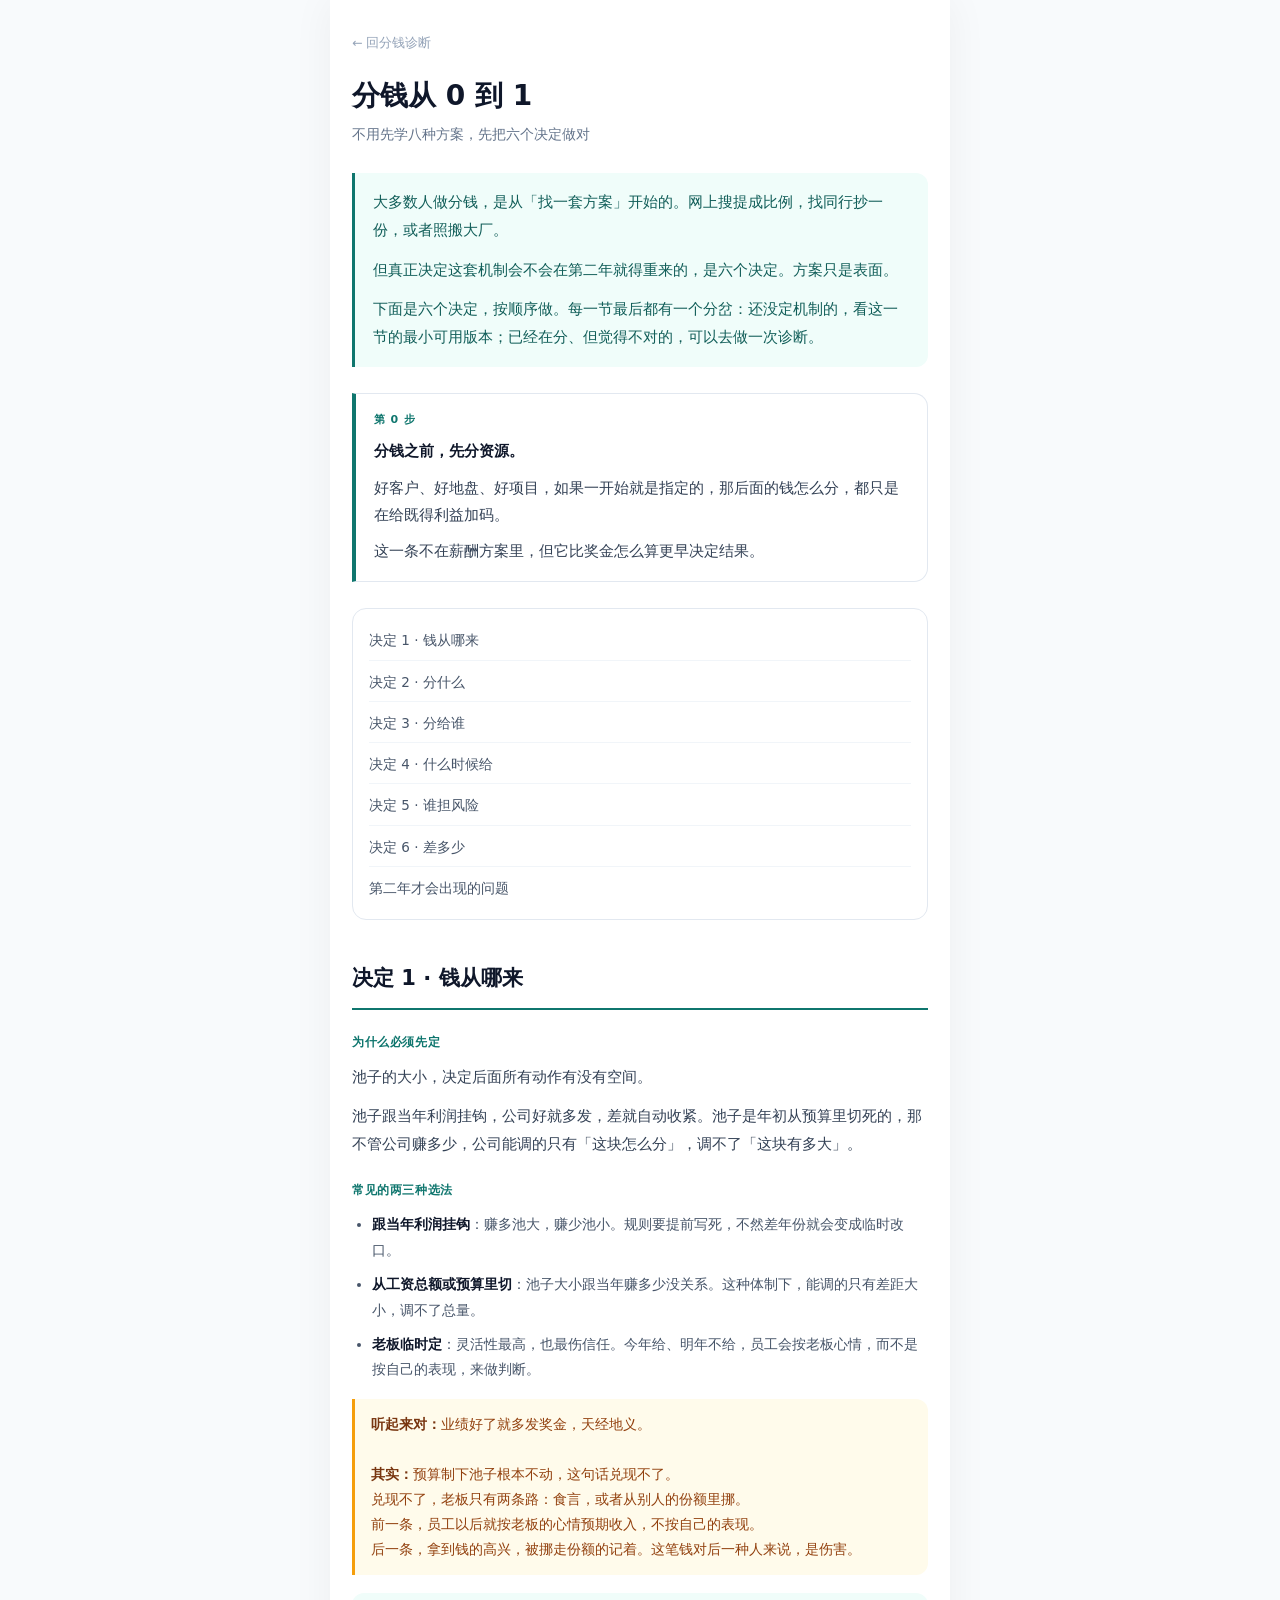
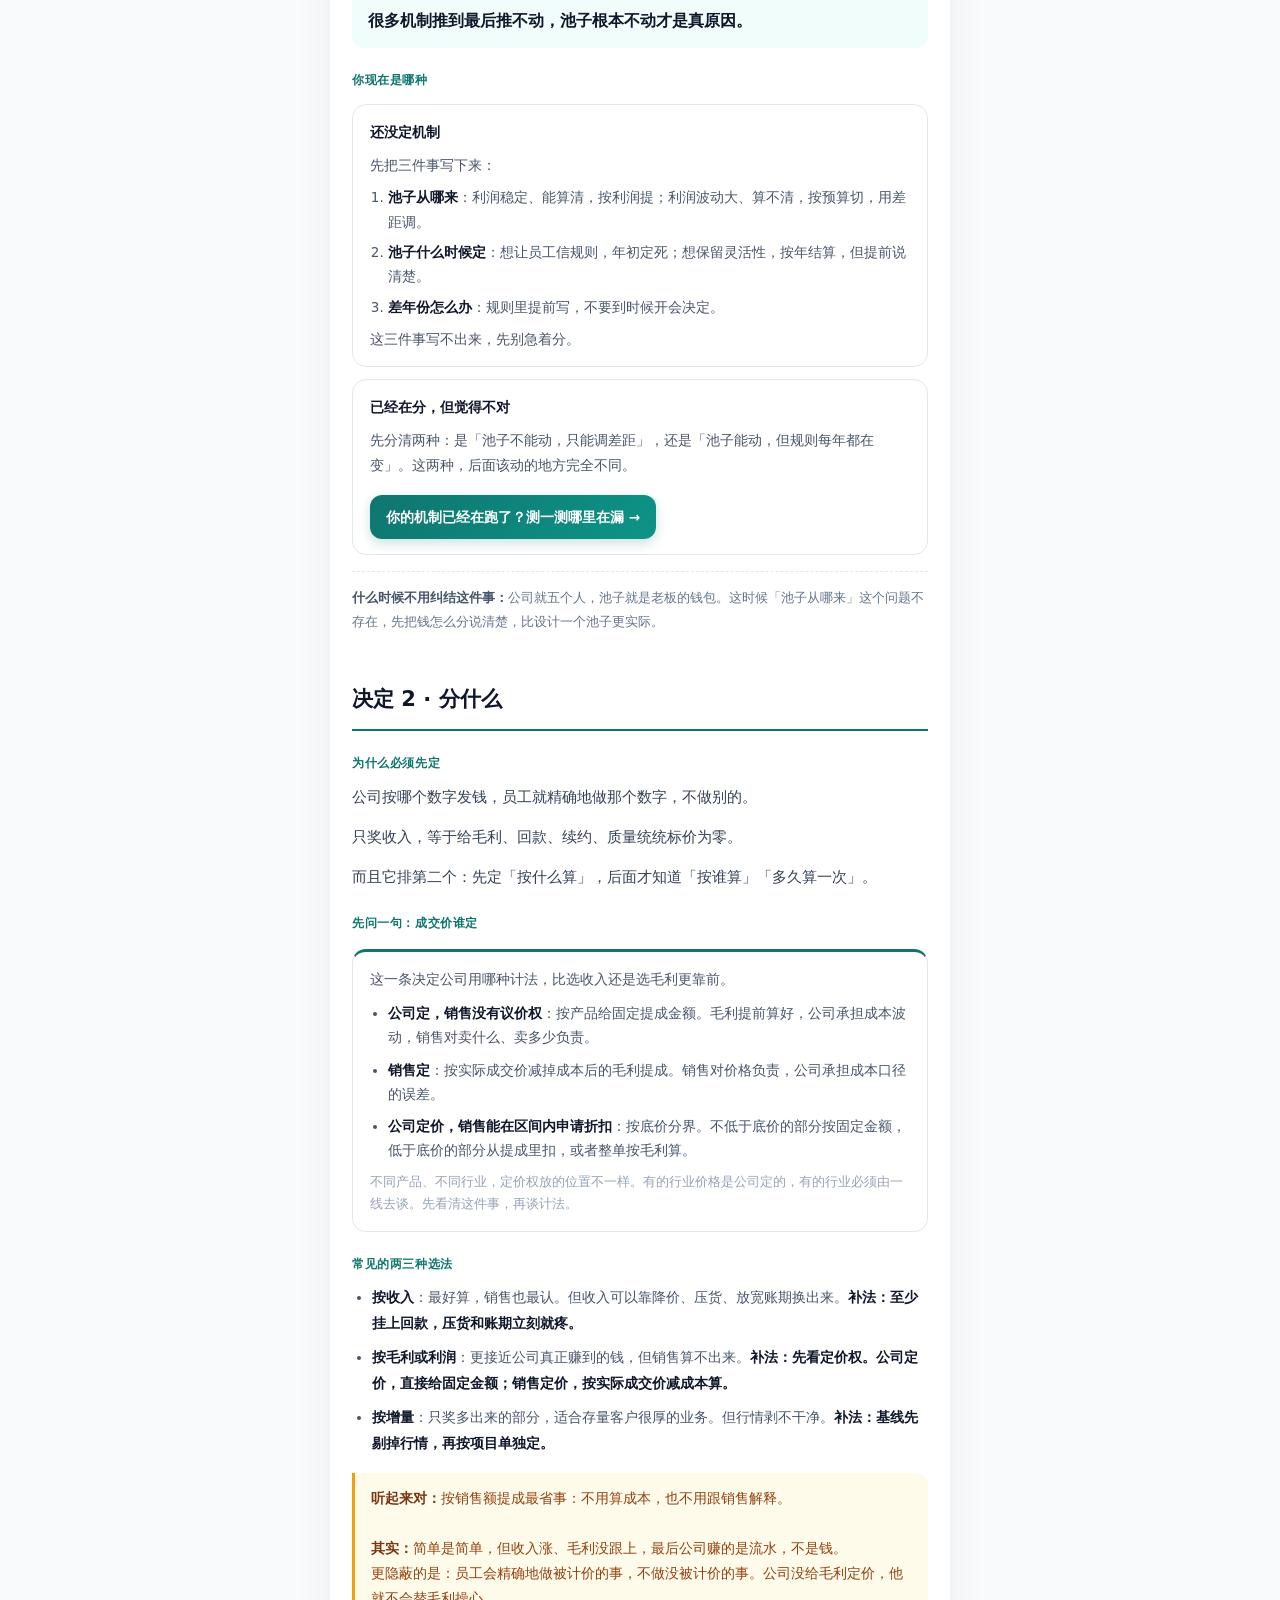
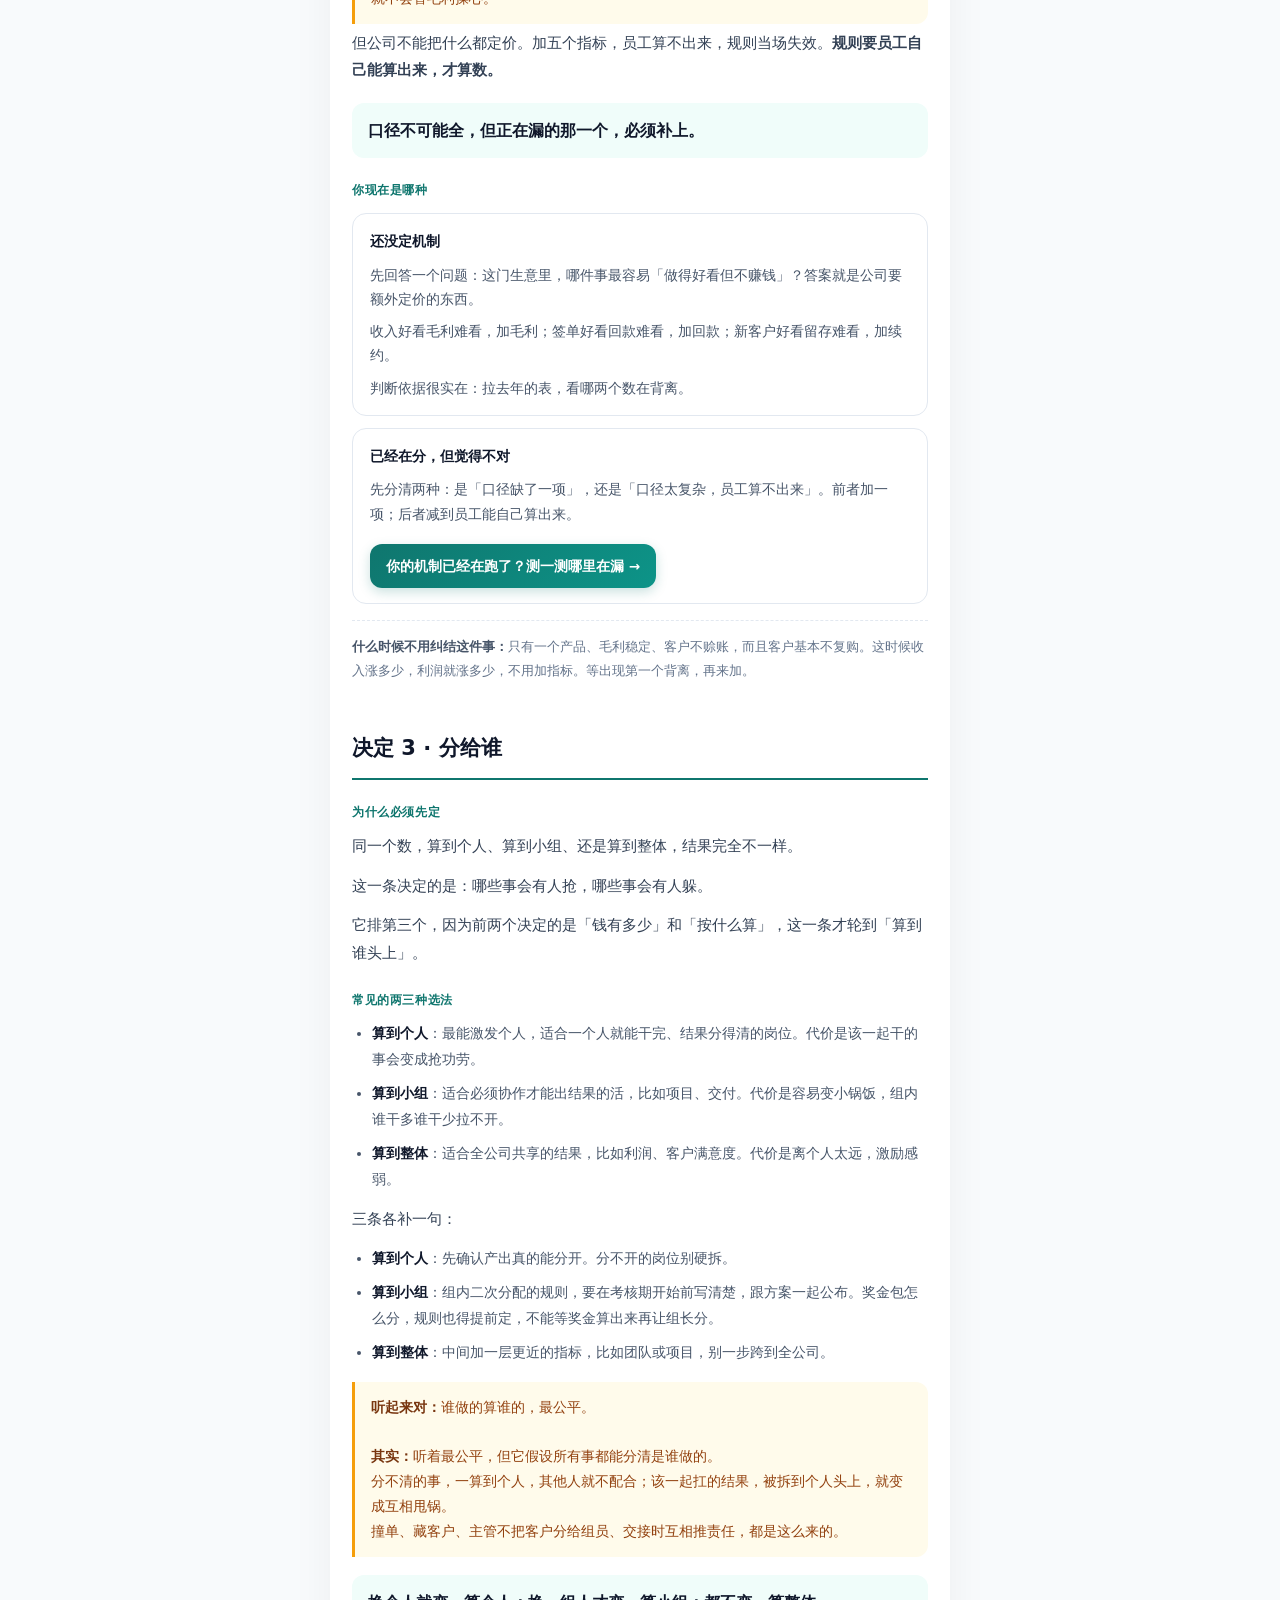
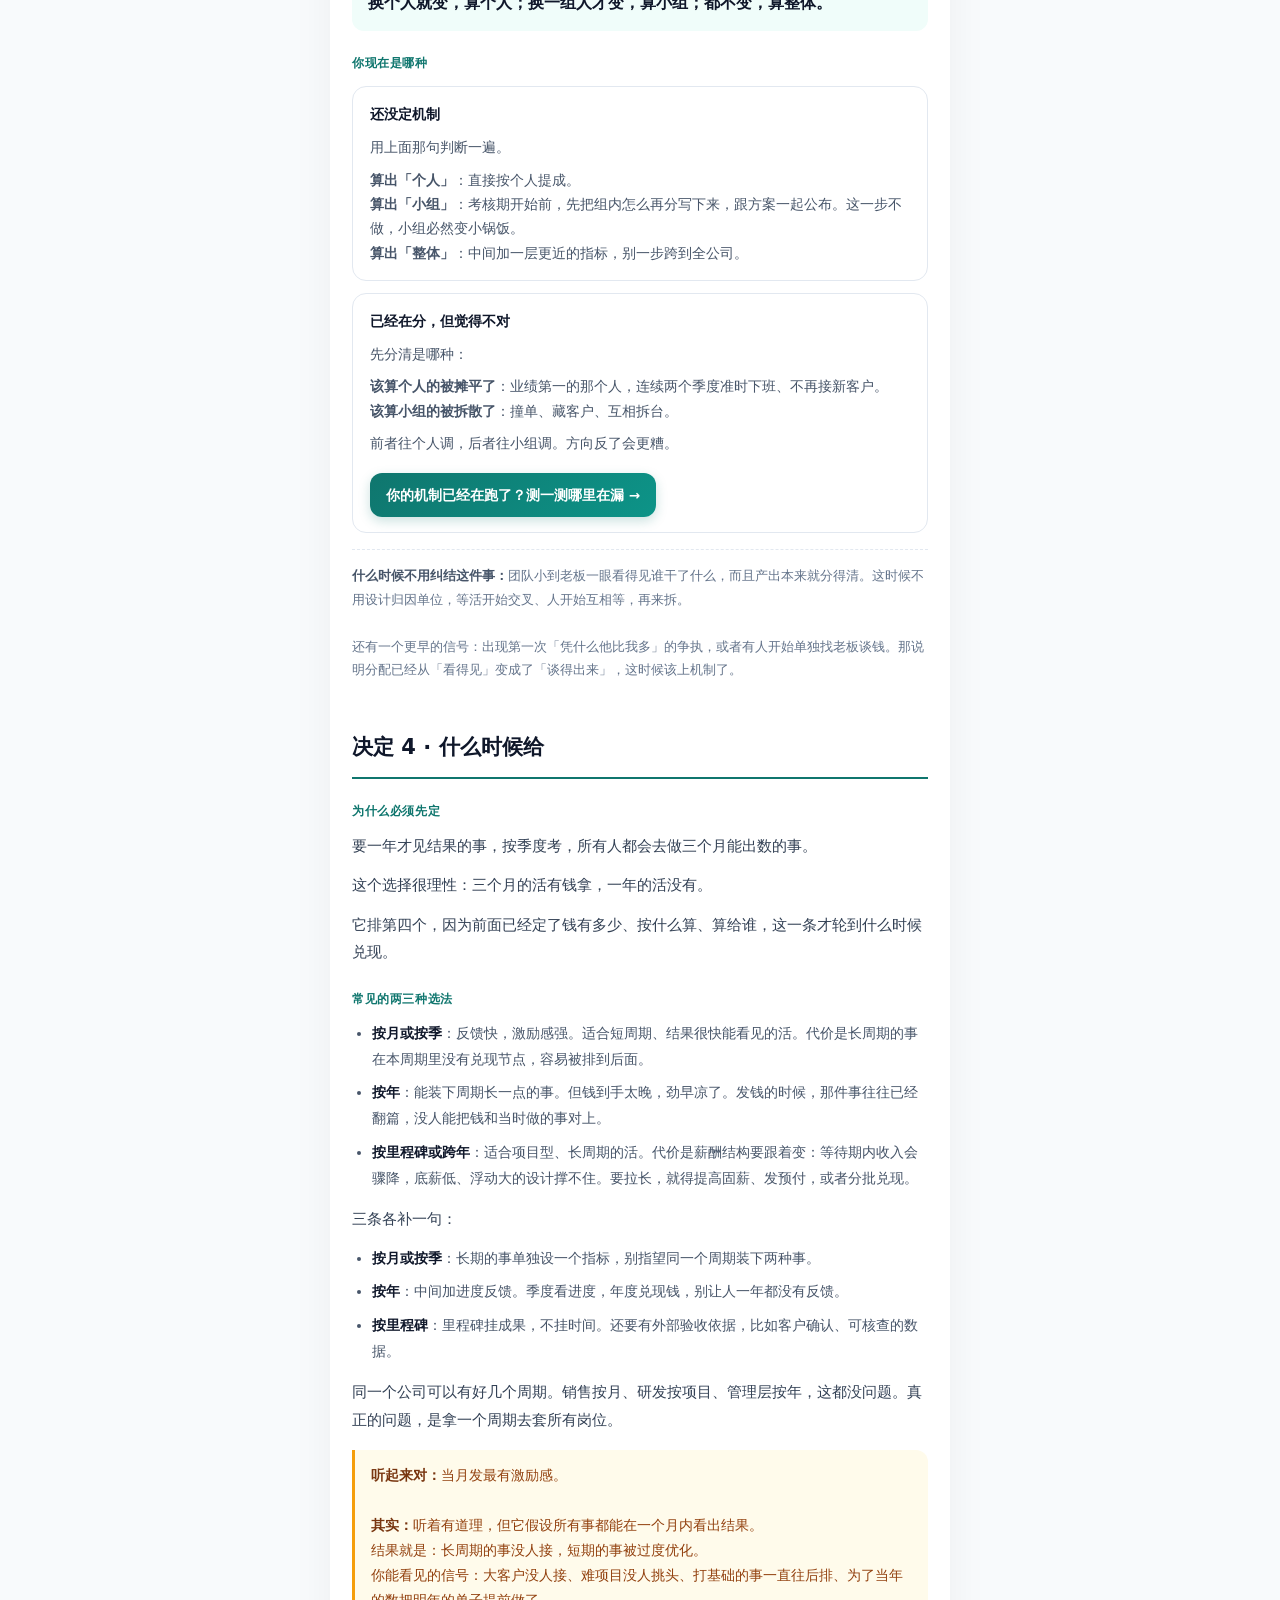
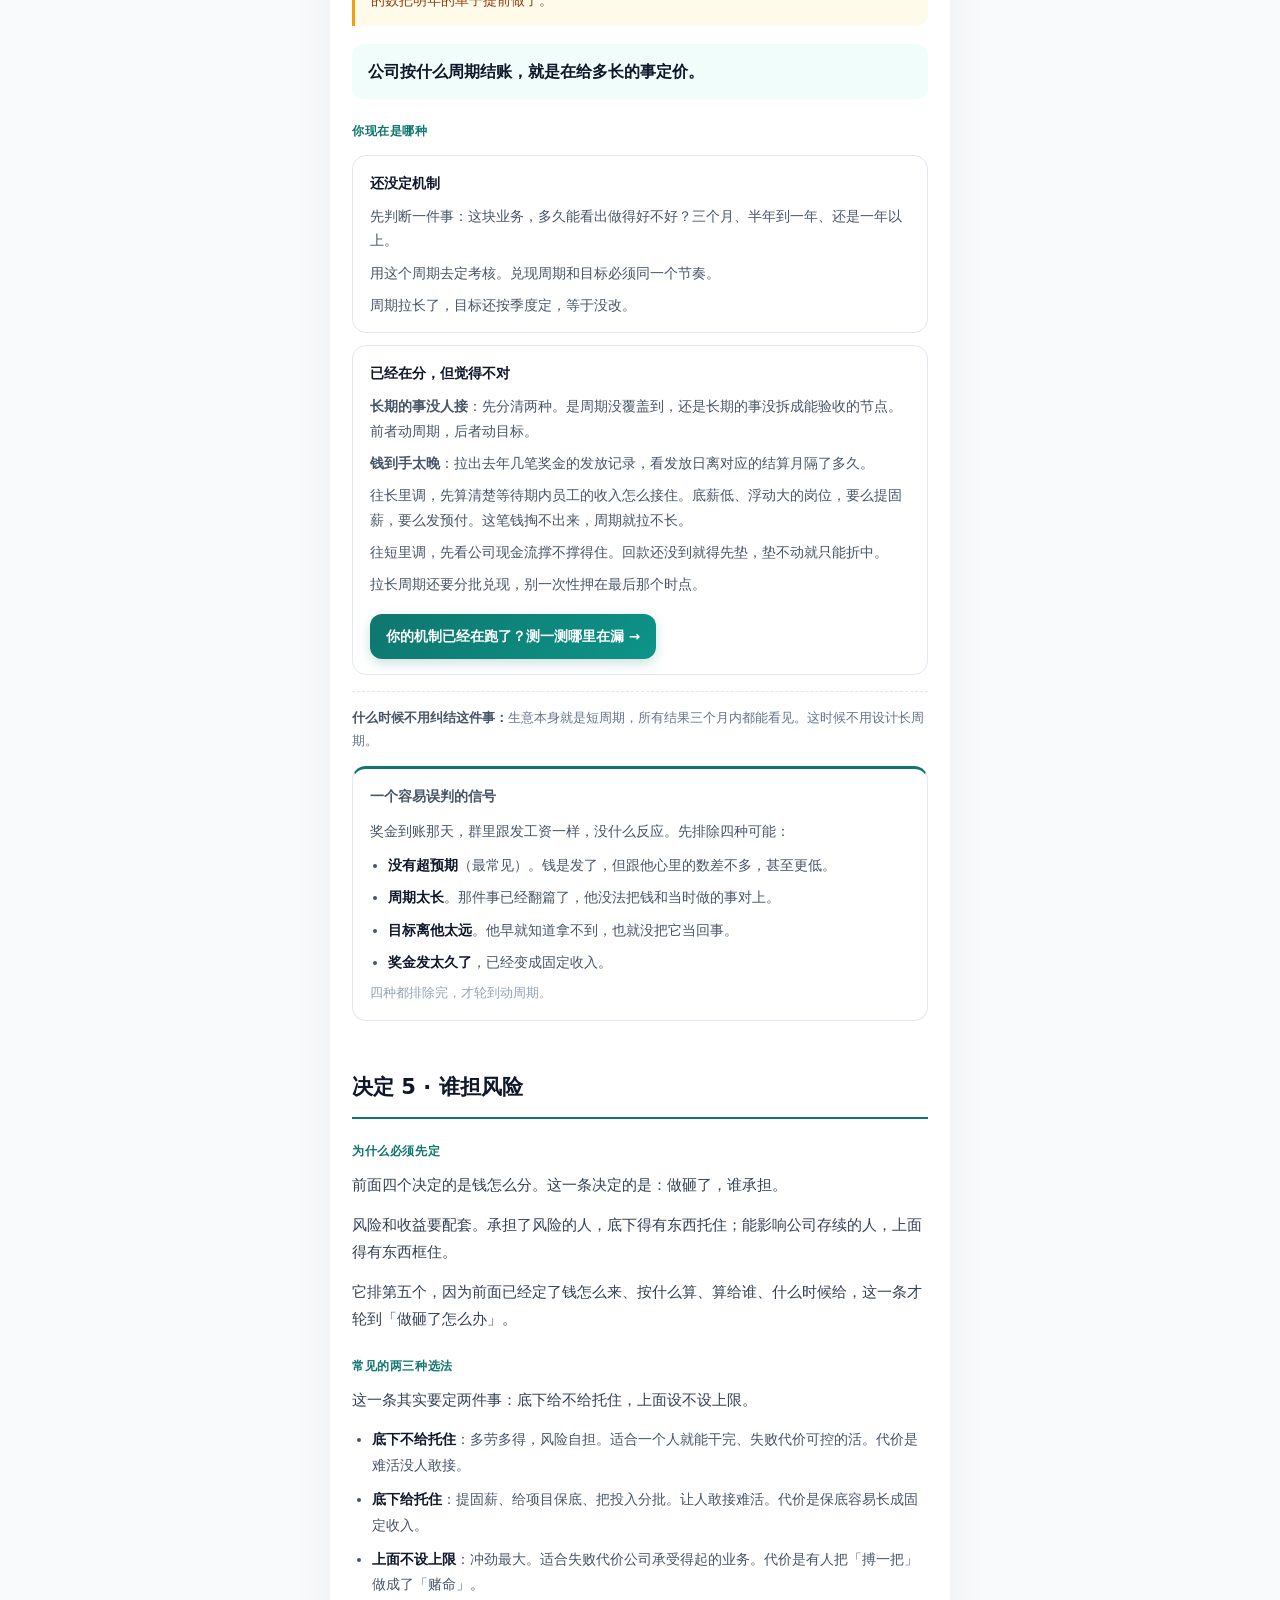
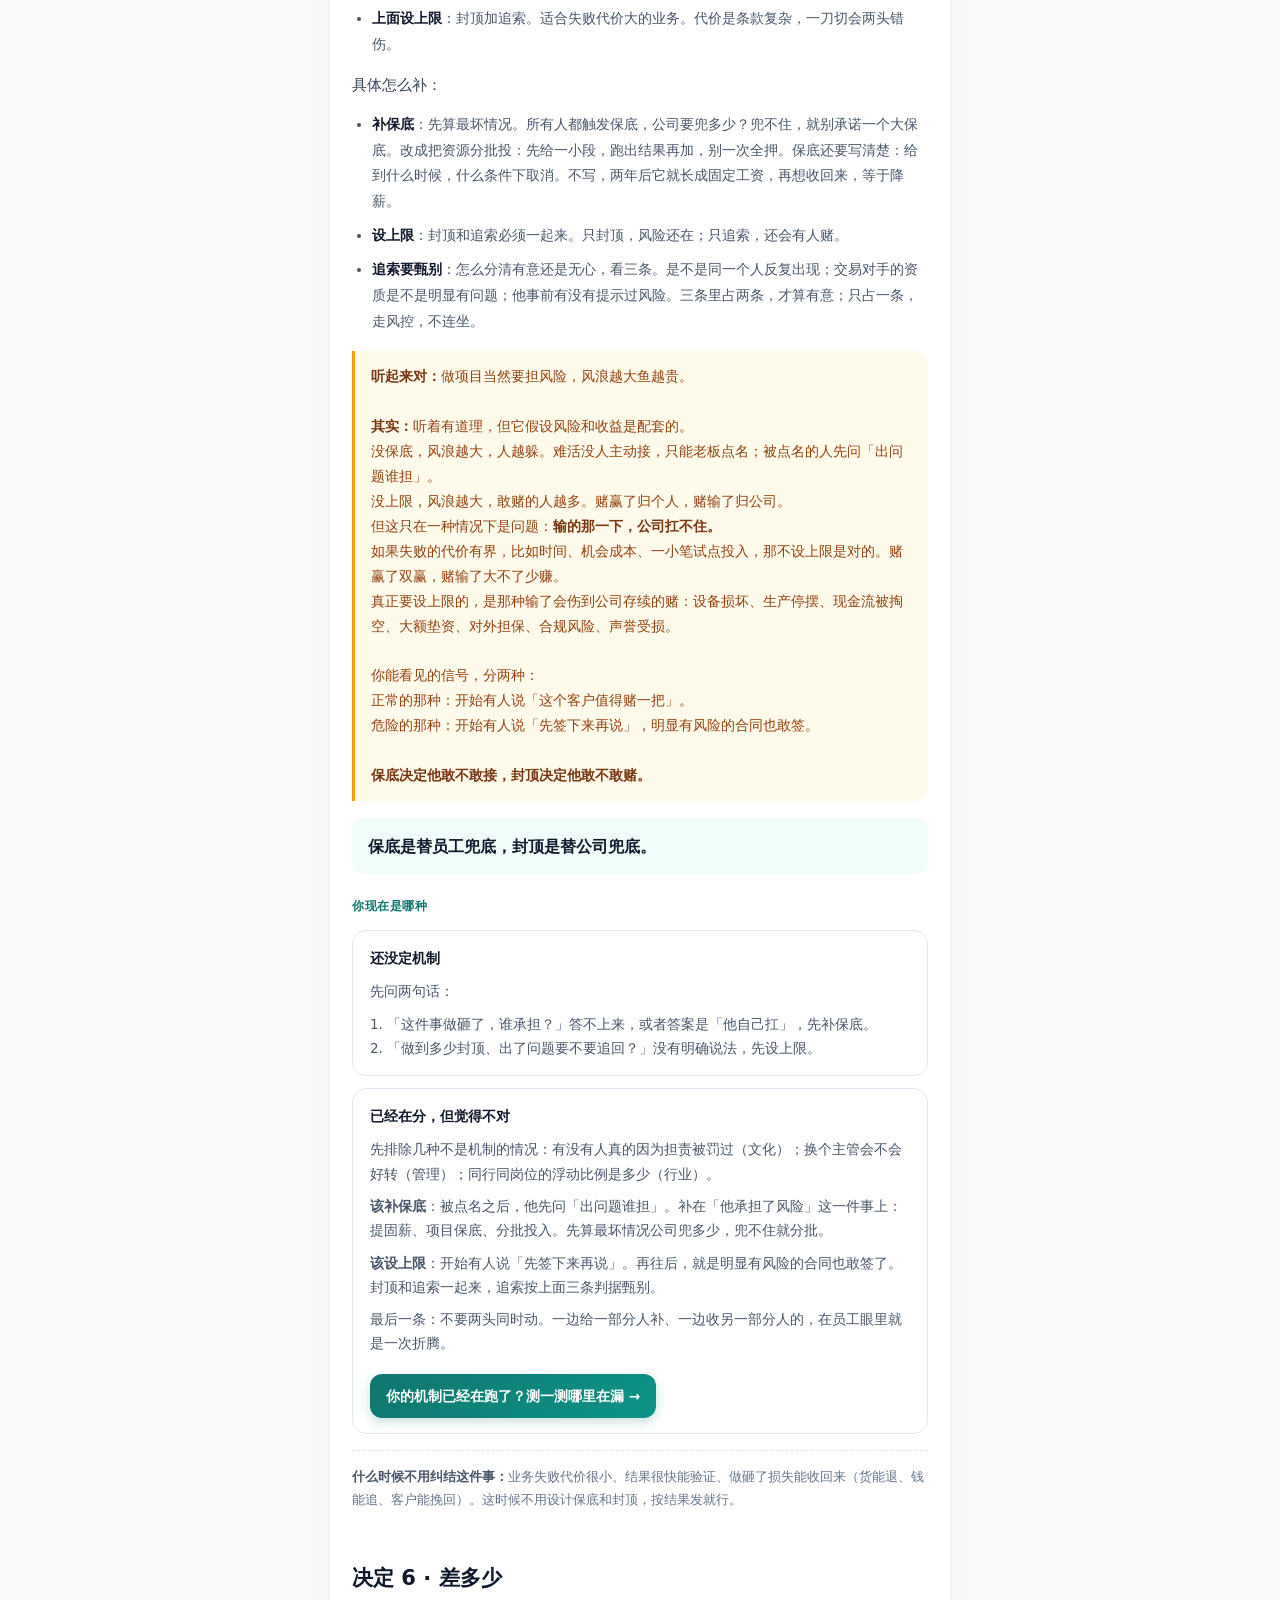
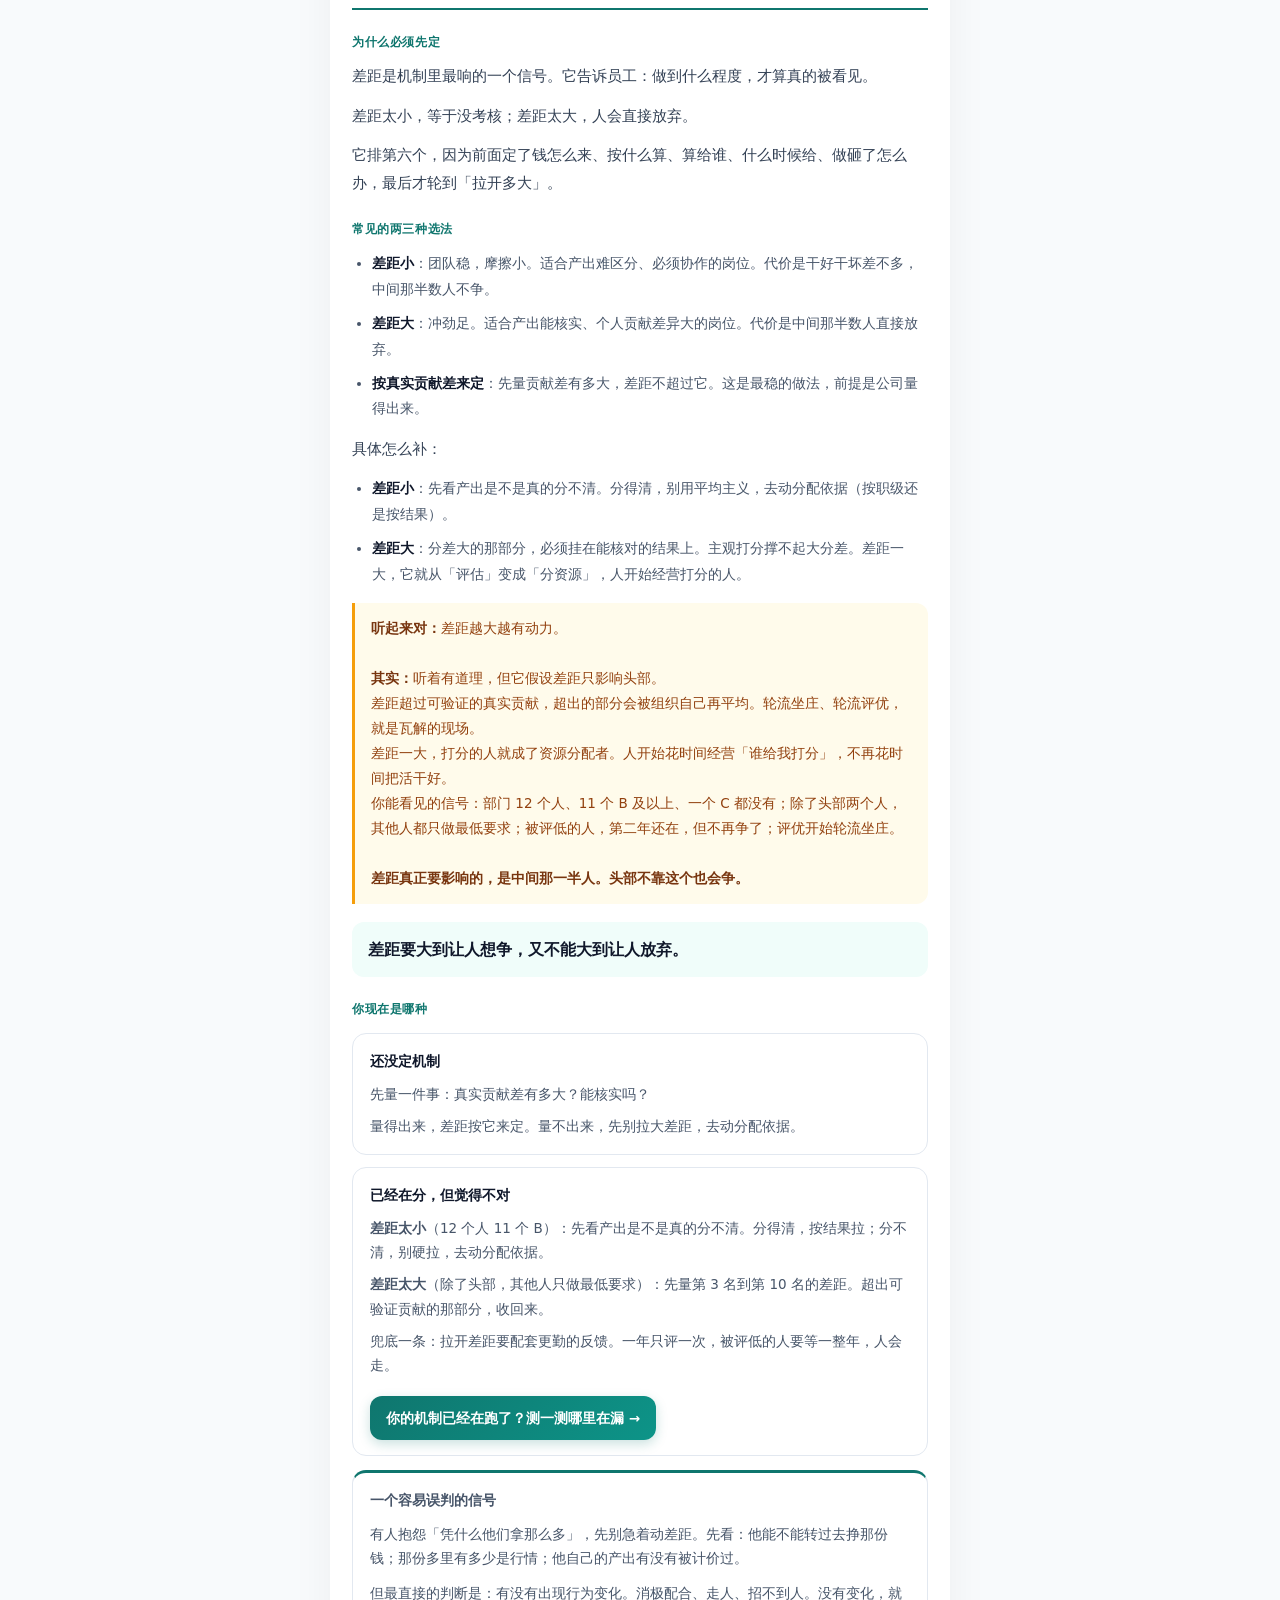
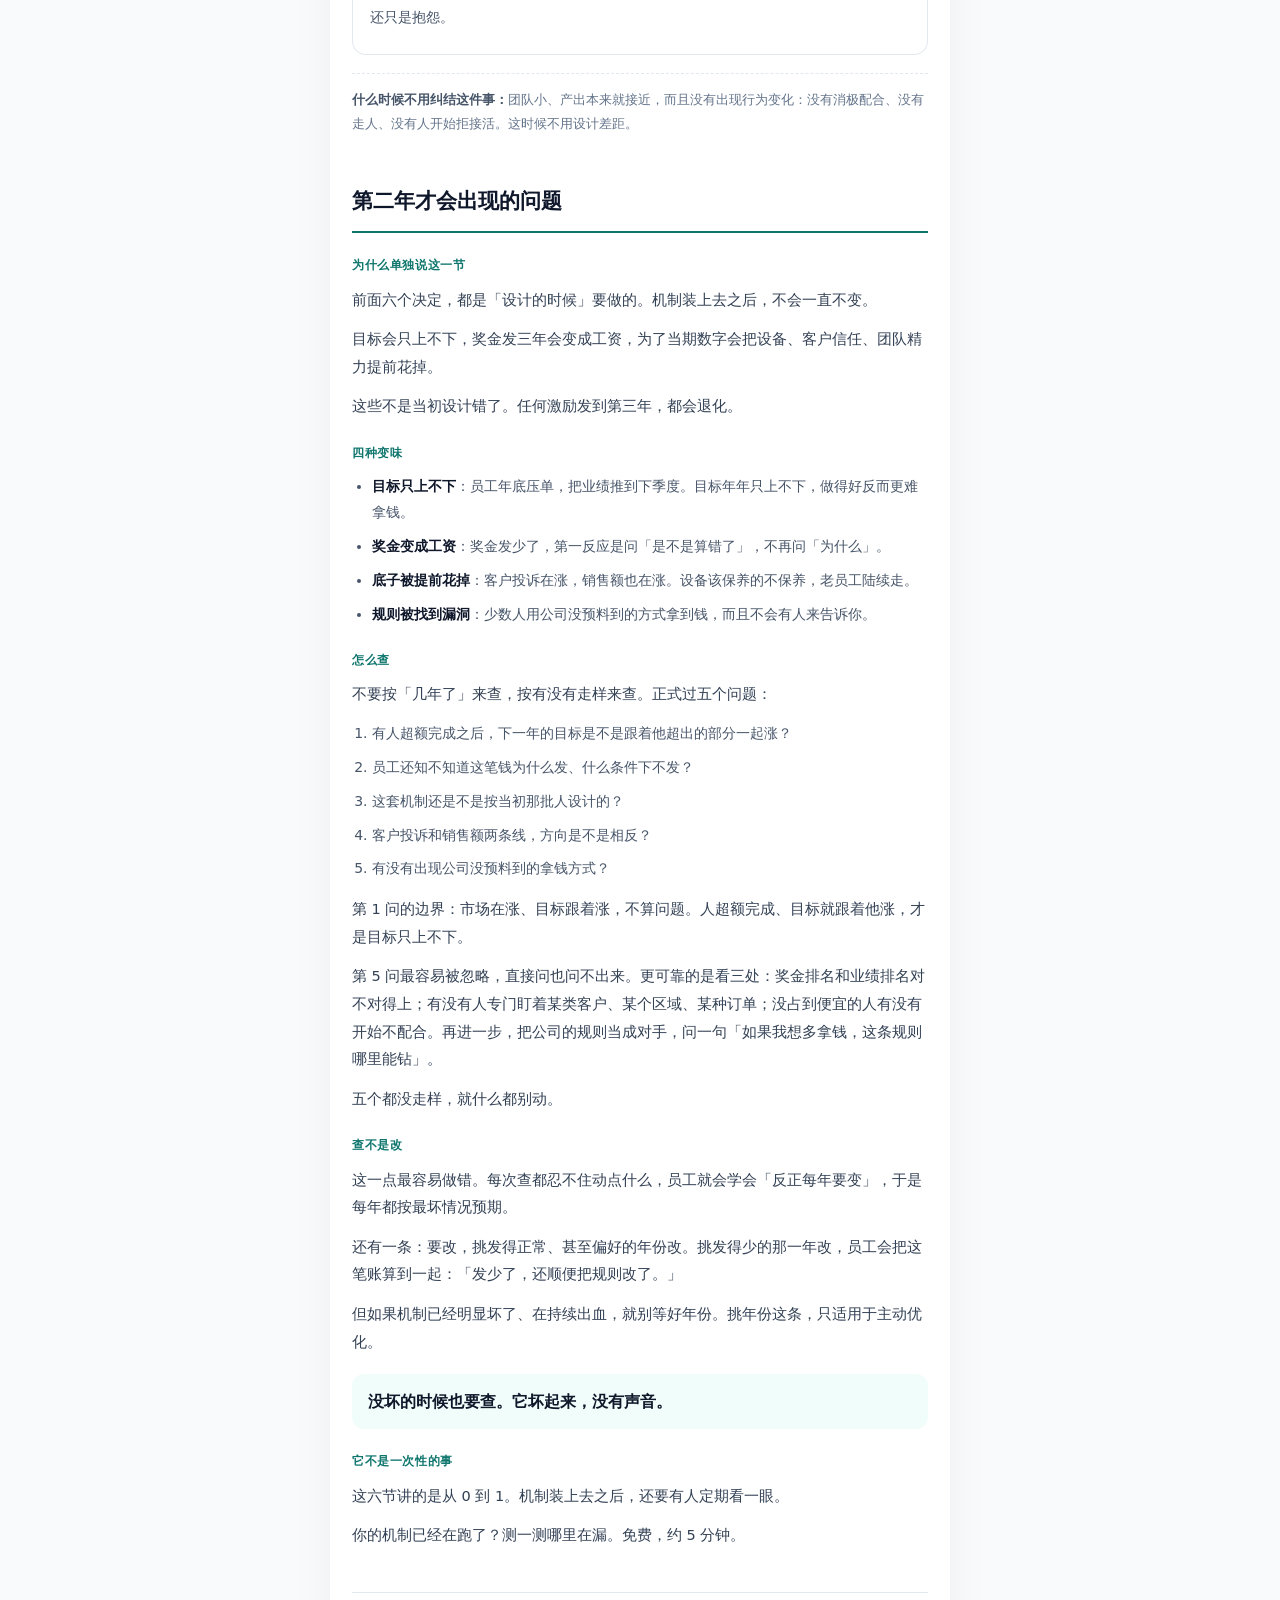
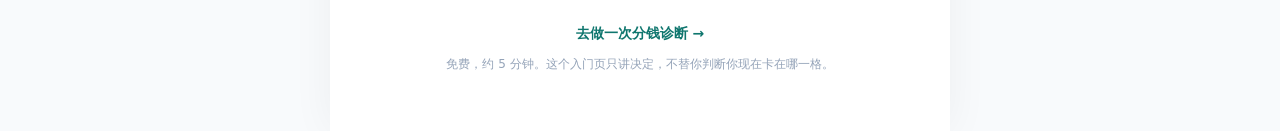
==== guide/index.html @ dc9b0ab9 "新增「分钱从 0 到 1」入门页，并和诊断工具互相链接 新页面 guide/： - 六个决定：钱从哪来、分什么、分给谁、什么时候给、谁担风险、差多少 - 每节固定五块：为什么、选法、听起来对其实错、落" ====
<!DOCTYPE html>
<html lang="zh-CN">
<head>
  <meta charset="UTF-8">
  <meta name="viewport" content="width=device-width, initial-scale=1.0">
  <meta name="description" content="分钱从0到1：六个决定。不先学八种方案，先把分什么、分给谁、什么时候给、谁担风险、差多少做对。">
  <title>分钱从 0 到 1：六个决定</title>
  <link rel="stylesheet" href="css/guide.css">
</head>
<body>
  <div class="guide-container">

    <header class="guide-head">
      <a href="../" class="guide-back">← 回分钱诊断</a>
      <h1>分钱从 0 到 1</h1>
      <p class="guide-sub">不用先学八种方案，先把六个决定做对</p>
    </header>

    <section class="guide-intro">
      <p>大多数人做分钱，是从「找一套方案」开始的。网上搜提成比例，找同行抄一份，或者照搬大厂。</p>
      <p>但真正决定这套机制会不会在第二年就得重来的，是六个决定。方案只是表面。</p>
      <p>下面是六个决定，按顺序做。每一节最后都有一个分岔：还没定机制的，看这一节的最小可用版本；已经在分、但觉得不对的，可以去做一次诊断。</p>
    </section>

    <!-- 第 0 步：跟六个决定同级，必须让读者看见 -->
    <section class="step-zero">
      <div class="step-zero-label">第 0 步</div>
      <p><b>分钱之前，先分资源。</b></p>
      <p>好客户、好地盘、好项目，如果一开始就是指定的，那后面的钱怎么分，都只是在给既得利益加码。</p>
      <p>这一条不在薪酬方案里，但它比奖金怎么算更早决定结果。</p>
    </section>

    <nav class="guide-toc">
      <a href="#d1">决定 1 · 钱从哪来</a>
      <a href="#d2">决定 2 · 分什么</a>
      <a href="#d3">决定 3 · 分给谁</a>
      <a href="#d4">决定 4 · 什么时候给</a>
      <a href="#d5">决定 5 · 谁担风险</a>
      <a href="#d6">决定 6 · 差多少</a>
      <a href="#next-year">第二年才会出现的问题</a>
    </nav>

    <!-- ==================== 决定 1 ==================== -->
    <section class="decision" id="d1">
      <h2>决定 1 · 钱从哪来</h2>

      <h3>为什么必须先定</h3>
      <p>池子的大小，决定后面所有动作有没有空间。</p>
      <p>池子跟当年利润挂钩，公司好就多发，差就自动收紧。池子是年初从预算里切死的，那不管公司赚多少，公司能调的只有「这块怎么分」，调不了「这块有多大」。</p>

      <h3>常见的两三种选法</h3>
      <ul>
        <li><b>跟当年利润挂钩</b>：赚多池大，赚少池小。规则要提前写死，不然差年份就会变成临时改口。</li>
        <li><b>从工资总额或预算里切</b>：池子大小跟当年赚多少没关系。这种体制下，能调的只有差距大小，调不了总量。</li>
        <li><b>老板临时定</b>：灵活性最高，也最伤信任。今年给、明年不给，员工会按老板心情，而不是按自己的表现，来做判断。</li>
      </ul>

      <div class="trap">
        <b>听起来对：</b>业绩好了就多发奖金，天经地义。<br><br>
        <b>其实：</b>预算制下池子根本不动，这句话兑现不了。<br>
        兑现不了，老板只有两条路：食言，或者从别人的份额里挪。<br>
        前一条，员工以后就按老板的心情预期收入，不按自己的表现。<br>
        后一条，拿到钱的高兴，被挪走份额的记着。这笔钱对后一种人来说，是伤害。
      </div>

      <div class="takeaway">很多机制推到最后推不动，池子根本不动才是真原因。</div>

      <h3>你现在是哪种</h3>
      <div class="doors">
        <div class="door">
          <div class="door-title">还没定机制</div>
          <p>先把三件事写下来：</p>
          <ol>
            <li><b>池子从哪来</b>：利润稳定、能算清，按利润提；利润波动大、算不清，按预算切，用差距调。</li>
            <li><b>池子什么时候定</b>：想让员工信规则，年初定死；想保留灵活性，按年结算，但提前说清楚。</li>
            <li><b>差年份怎么办</b>：规则里提前写，不要到时候开会决定。</li>
          </ol>
          <p class="door-note">这三件事写不出来，先别急着分。</p>
        </div>
        <div class="door">
          <div class="door-title">已经在分，但觉得不对</div>
          <p>先分清两种：是「池子不能动，只能调差距」，还是「池子能动，但规则每年都在变」。这两种，后面该动的地方完全不同。</p>
          <a class="cta" href="../?from=guide">你的机制已经在跑了？测一测哪里在漏 →</a>
        </div>
      </div>

      <div class="not-apply">
        <b>什么时候不用纠结这件事：</b>公司就五个人，池子就是老板的钱包。这时候「池子从哪来」这个问题不存在，先把钱怎么分说清楚，比设计一个池子更实际。
      </div>
    </section>

    <!-- ==================== 决定 2 ==================== -->
    <section class="decision" id="d2">
      <h2>决定 2 · 分什么</h2>

      <h3>为什么必须先定</h3>
      <p>公司按哪个数字发钱，员工就精确地做那个数字，不做别的。</p>
      <p>只奖收入，等于给毛利、回款、续约、质量统统标价为零。</p>
      <p>而且它排第二个：先定「按什么算」，后面才知道「按谁算」「多久算一次」。</p>

      <h3>先问一句：成交价谁定</h3>
      <div class="pivot">
        <p>这一条决定公司用哪种计法，比选收入还是选毛利更靠前。</p>
        <ul>
          <li><b>公司定，销售没有议价权</b>：按产品给固定提成金额。毛利提前算好，公司承担成本波动，销售对卖什么、卖多少负责。</li>
          <li><b>销售定</b>：按实际成交价减掉成本后的毛利提成。销售对价格负责，公司承担成本口径的误差。</li>
          <li><b>公司定价，销售能在区间内申请折扣</b>：按底价分界。不低于底价的部分按固定金额，低于底价的部分从提成里扣，或者整单按毛利算。</li>
        </ul>
        <p class="pivot-note">不同产品、不同行业，定价权放的位置不一样。有的行业价格是公司定的，有的行业必须由一线去谈。先看清这件事，再谈计法。</p>
      </div>

      <h3>常见的两三种选法</h3>
      <ul>
        <li><b>按收入</b>：最好算，销售也最认。但收入可以靠降价、压货、放宽账期换出来。<b>补法：至少挂上回款，压货和账期立刻就疼。</b></li>
        <li><b>按毛利或利润</b>：更接近公司真正赚到的钱，但销售算不出来。<b>补法：先看定价权。公司定价，直接给固定金额；销售定价，按实际成交价减成本算。</b></li>
        <li><b>按增量</b>：只奖多出来的部分，适合存量客户很厚的业务。但行情剥不干净。<b>补法：基线先剔掉行情，再按项目单独定。</b></li>
      </ul>

      <div class="trap">
        <b>听起来对：</b>按销售额提成最省事：不用算成本，也不用跟销售解释。<br><br>
        <b>其实：</b>简单是简单，但收入涨、毛利没跟上，最后公司赚的是流水，不是钱。<br>
        更隐蔽的是：员工会精确地做被计价的事，不做没被计价的事。公司没给毛利定价，他就不会替毛利操心。
      </div>

      <p>但公司不能把什么都定价。加五个指标，员工算不出来，规则当场失效。<b>规则要员工自己能算出来，才算数。</b></p>

      <div class="takeaway">口径不可能全，但正在漏的那一个，必须补上。</div>

      <h3>你现在是哪种</h3>
      <div class="doors">
        <div class="door">
          <div class="door-title">还没定机制</div>
          <p>先回答一个问题：这门生意里，哪件事最容易「做得好看但不赚钱」？答案就是公司要额外定价的东西。</p>
          <p>收入好看毛利难看，加毛利；签单好看回款难看，加回款；新客户好看留存难看，加续约。</p>
          <p class="door-note">判断依据很实在：拉去年的表，看哪两个数在背离。</p>
        </div>
        <div class="door">
          <div class="door-title">已经在分，但觉得不对</div>
          <p>先分清两种：是「口径缺了一项」，还是「口径太复杂，员工算不出来」。前者加一项；后者减到员工能自己算出来。</p>
          <a class="cta" href="../?from=guide">你的机制已经在跑了？测一测哪里在漏 →</a>
        </div>
      </div>

      <div class="not-apply">
        <b>什么时候不用纠结这件事：</b>只有一个产品、毛利稳定、客户不赊账，而且客户基本不复购。这时候收入涨多少，利润就涨多少，不用加指标。等出现第一个背离，再来加。
      </div>
    </section>

    <!-- ==================== 决定 3 到 6，待写 ==================== -->
    <section class="decision" id="d3">
      <h2>决定 3 · 分给谁</h2>

      <h3>为什么必须先定</h3>
      <p>同一个数，算到个人、算到小组、还是算到整体，结果完全不一样。</p>
      <p>这一条决定的是：哪些事会有人抢，哪些事会有人躲。</p>
      <p>它排第三个，因为前两个决定的是「钱有多少」和「按什么算」，这一条才轮到「算到谁头上」。</p>

      <h3>常见的两三种选法</h3>
      <ul>
        <li><b>算到个人</b>：最能激发个人，适合一个人就能干完、结果分得清的岗位。代价是该一起干的事会变成抢功劳。</li>
        <li><b>算到小组</b>：适合必须协作才能出结果的活，比如项目、交付。代价是容易变小锅饭，组内谁干多谁干少拉不开。</li>
        <li><b>算到整体</b>：适合全公司共享的结果，比如利润、客户满意度。代价是离个人太远，激励感弱。</li>
      </ul>
      <p>三条各补一句：</p>
      <ul>
        <li><b>算到个人</b>：先确认产出真的能分开。分不开的岗位别硬拆。</li>
        <li><b>算到小组</b>：组内二次分配的规则，要在考核期开始前写清楚，跟方案一起公布。奖金包怎么分，规则也得提前定，不能等奖金算出来再让组长分。</li>
        <li><b>算到整体</b>：中间加一层更近的指标，比如团队或项目，别一步跨到全公司。</li>
      </ul>

      <div class="trap">
        <b>听起来对：</b>谁做的算谁的，最公平。<br><br>
        <b>其实：</b>听着最公平，但它假设所有事都能分清是谁做的。<br>
        分不清的事，一算到个人，其他人就不配合；该一起扛的结果，被拆到个人头上，就变成互相甩锅。<br>
        撞单、藏客户、主管不把客户分给组员、交接时互相推责任，都是这么来的。
      </div>

      <div class="takeaway">换个人就变，算个人；换一组人才变，算小组；都不变，算整体。</div>

      <h3>你现在是哪种</h3>
      <div class="doors">
        <div class="door">
          <div class="door-title">还没定机制</div>
          <p>用上面那句判断一遍。</p>
          <p><b>算出「个人」</b>：直接按个人提成。<br><b>算出「小组」</b>：考核期开始前，先把组内怎么再分写下来，跟方案一起公布。这一步不做，小组必然变小锅饭。<br><b>算出「整体」</b>：中间加一层更近的指标，别一步跨到全公司。</p>
        </div>
        <div class="door">
          <div class="door-title">已经在分，但觉得不对</div>
          <p>先分清是哪种：</p>
          <p><b>该算个人的被摊平了</b>：业绩第一的那个人，连续两个季度准时下班、不再接新客户。<br><b>该算小组的被拆散了</b>：撞单、藏客户、互相拆台。</p>
          <p>前者往个人调，后者往小组调。方向反了会更糟。</p>
          <a class="cta" href="../?from=guide">你的机制已经在跑了？测一测哪里在漏 →</a>
        </div>
      </div>

      <div class="not-apply">
        <b>什么时候不用纠结这件事：</b>团队小到老板一眼看得见谁干了什么，而且产出本来就分得清。这时候不用设计归因单位，等活开始交叉、人开始互相等，再来拆。<br><br>
        还有一个更早的信号：出现第一次「凭什么他比我多」的争执，或者有人开始单独找老板谈钱。那说明分配已经从「看得见」变成了「谈得出来」，这时候该上机制了。
      </div>
    </section>

    <section class="decision" id="d4">
      <h2>决定 4 · 什么时候给</h2>

      <h3>为什么必须先定</h3>
      <p>要一年才见结果的事，按季度考，所有人都会去做三个月能出数的事。</p>
      <p>这个选择很理性：三个月的活有钱拿，一年的活没有。</p>
      <p>它排第四个，因为前面已经定了钱有多少、按什么算、算给谁，这一条才轮到什么时候兑现。</p>

      <h3>常见的两三种选法</h3>
      <ul>
        <li><b>按月或按季</b>：反馈快，激励感强。适合短周期、结果很快能看见的活。代价是长周期的事在本周期里没有兑现节点，容易被排到后面。</li>
        <li><b>按年</b>：能装下周期长一点的事。但钱到手太晚，劲早凉了。发钱的时候，那件事往往已经翻篇，没人能把钱和当时做的事对上。</li>
        <li><b>按里程碑或跨年</b>：适合项目型、长周期的活。代价是薪酬结构要跟着变：等待期内收入会骤降，底薪低、浮动大的设计撑不住。要拉长，就得提高固薪、发预付，或者分批兑现。</li>
      </ul>
      <p>三条各补一句：</p>
      <ul>
        <li><b>按月或按季</b>：长期的事单独设一个指标，别指望同一个周期装下两种事。</li>
        <li><b>按年</b>：中间加进度反馈。季度看进度，年度兑现钱，别让人一年都没有反馈。</li>
        <li><b>按里程碑</b>：里程碑挂成果，不挂时间。还要有外部验收依据，比如客户确认、可核查的数据。</li>
      </ul>
      <p>同一个公司可以有好几个周期。销售按月、研发按项目、管理层按年，这都没问题。真正的问题，是拿一个周期去套所有岗位。</p>

      <div class="trap">
        <b>听起来对：</b>当月发最有激励感。<br><br>
        <b>其实：</b>听着有道理，但它假设所有事都能在一个月内看出结果。<br>
        结果就是：长周期的事没人接，短期的事被过度优化。<br>
        你能看见的信号：大客户没人接、难项目没人挑头、打基础的事一直往后排、为了当年的数把明年的单子提前做了。
      </div>

      <div class="takeaway">公司按什么周期结账，就是在给多长的事定价。</div>

      <h3>你现在是哪种</h3>
      <div class="doors">
        <div class="door">
          <div class="door-title">还没定机制</div>
          <p>先判断一件事：这块业务，多久能看出做得好不好？三个月、半年到一年、还是一年以上。</p>
          <p>用这个周期去定考核。兑现周期和目标必须同一个节奏。</p>
          <p class="door-note">周期拉长了，目标还按季度定，等于没改。</p>
        </div>
        <div class="door">
          <div class="door-title">已经在分，但觉得不对</div>
          <p><b>长期的事没人接</b>：先分清两种。是周期没覆盖到，还是长期的事没拆成能验收的节点。前者动周期，后者动目标。</p>
          <p><b>钱到手太晚</b>：拉出去年几笔奖金的发放记录，看发放日离对应的结算月隔了多久。</p>
          <p>往长里调，先算清楚等待期内员工的收入怎么接住。底薪低、浮动大的岗位，要么提固薪，要么发预付。这笔钱掏不出来，周期就拉不长。</p>
          <p>往短里调，先看公司现金流撑不撑得住。回款还没到就得先垫，垫不动就只能折中。</p>
          <p>拉长周期还要分批兑现，别一次性押在最后那个时点。</p>
          <a class="cta" href="../?from=guide">你的机制已经在跑了？测一测哪里在漏 →</a>
        </div>
      </div>

      <div class="not-apply">
        <b>什么时候不用纠结这件事：</b>生意本身就是短周期，所有结果三个月内都能看见。这时候不用设计长周期。
      </div>

      <div class="pivot">
        <p><b>一个容易误判的信号</b></p>
        <p>奖金到账那天，群里跟发工资一样，没什么反应。先排除四种可能：</p>
        <ul>
          <li><b>没有超预期</b>（最常见）。钱是发了，但跟他心里的数差不多，甚至更低。</li>
          <li><b>周期太长</b>。那件事已经翻篇了，他没法把钱和当时做的事对上。</li>
          <li><b>目标离他太远</b>。他早就知道拿不到，也就没把它当回事。</li>
          <li><b>奖金发太久了</b>，已经变成固定收入。</li>
        </ul>
        <p class="pivot-note">四种都排除完，才轮到动周期。</p>
      </div>
    </section>

    <section class="decision" id="d5">
      <h2>决定 5 · 谁担风险</h2>

      <h3>为什么必须先定</h3>
      <p>前面四个决定的是钱怎么分。这一条决定的是：做砸了，谁承担。</p>
      <p>风险和收益要配套。承担了风险的人，底下得有东西托住；能影响公司存续的人，上面得有东西框住。</p>
      <p>它排第五个，因为前面已经定了钱怎么来、按什么算、算给谁、什么时候给，这一条才轮到「做砸了怎么办」。</p>

      <h3>常见的两三种选法</h3>
      <p>这一条其实要定两件事：底下给不给托住，上面设不设上限。</p>
      <ul>
        <li><b>底下不给托住</b>：多劳多得，风险自担。适合一个人就能干完、失败代价可控的活。代价是难活没人敢接。</li>
        <li><b>底下给托住</b>：提固薪、给项目保底、把投入分批。让人敢接难活。代价是保底容易长成固定收入。</li>
        <li><b>上面不设上限</b>：冲劲最大。适合失败代价公司承受得起的业务。代价是有人把「搏一把」做成了「赌命」。</li>
        <li><b>上面设上限</b>：封顶加追索。适合失败代价大的业务。代价是条款复杂，一刀切会两头错伤。</li>
      </ul>
      <p>具体怎么补：</p>
      <ul>
        <li><b>补保底</b>：先算最坏情况。所有人都触发保底，公司要兜多少？兜不住，就别承诺一个大保底。改成把资源分批投：先给一小段，跑出结果再加，别一次全押。保底还要写清楚：给到什么时候，什么条件下取消。不写，两年后它就长成固定工资，再想收回来，等于降薪。</li>
        <li><b>设上限</b>：封顶和追索必须一起来。只封顶，风险还在；只追索，还会有人赌。</li>
        <li><b>追索要甄别</b>：怎么分清有意还是无心，看三条。是不是同一个人反复出现；交易对手的资质是不是明显有问题；他事前有没有提示过风险。三条里占两条，才算有意；只占一条，走风控，不连坐。</li>
      </ul>

      <div class="trap">
        <b>听起来对：</b>做项目当然要担风险，风浪越大鱼越贵。<br><br>
        <b>其实：</b>听着有道理，但它假设风险和收益是配套的。<br>
        没保底，风浪越大，人越躲。难活没人主动接，只能老板点名；被点名的人先问「出问题谁担」。<br>
        没上限，风浪越大，敢赌的人越多。赌赢了归个人，赌输了归公司。<br>
        但这只在一种情况下是问题：<b>输的那一下，公司扛不住。</b><br>
        如果失败的代价有界，比如时间、机会成本、一小笔试点投入，那不设上限是对的。赌赢了双赢，赌输了大不了少赚。<br>
        真正要设上限的，是那种输了会伤到公司存续的赌：设备损坏、生产停摆、现金流被掏空、大额垫资、对外担保、合规风险、声誉受损。<br><br>
        你能看见的信号，分两种：<br>
        正常的那种：开始有人说「这个客户值得赌一把」。<br>
        危险的那种：开始有人说「先签下来再说」，明显有风险的合同也敢签。<br><br>
        <b>保底决定他敢不敢接，封顶决定他敢不敢赌。</b>
      </div>

      <div class="takeaway">保底是替员工兜底，封顶是替公司兜底。</div>

      <h3>你现在是哪种</h3>
      <div class="doors">
        <div class="door">
          <div class="door-title">还没定机制</div>
          <p>先问两句话：</p>
          <p>1. 「这件事做砸了，谁承担？」答不上来，或者答案是「他自己扛」，先补保底。<br>
             2. 「做到多少封顶、出了问题要不要追回？」没有明确说法，先设上限。</p>
        </div>
        <div class="door">
          <div class="door-title">已经在分，但觉得不对</div>
          <p>先排除几种不是机制的情况：有没有人真的因为担责被罚过（文化）；换个主管会不会好转（管理）；同行同岗位的浮动比例是多少（行业）。</p>
          <p><b>该补保底</b>：被点名之后，他先问「出问题谁担」。补在「他承担了风险」这一件事上：提固薪、项目保底、分批投入。先算最坏情况公司兜多少，兜不住就分批。</p>
          <p><b>该设上限</b>：开始有人说「先签下来再说」。再往后，就是明显有风险的合同也敢签了。封顶和追索一起来，追索按上面三条判据甄别。</p>
          <p>最后一条：不要两头同时动。一边给一部分人补、一边收另一部分人的，在员工眼里就是一次折腾。</p>
          <a class="cta" href="../?from=guide">你的机制已经在跑了？测一测哪里在漏 →</a>
        </div>
      </div>

      <div class="not-apply">
        <b>什么时候不用纠结这件事：</b>业务失败代价很小、结果很快能验证、做砸了损失能收回来（货能退、钱能追、客户能挽回）。这时候不用设计保底和封顶，按结果发就行。
      </div>
    </section>

    <section class="decision" id="d6">
      <h2>决定 6 · 差多少</h2>

      <h3>为什么必须先定</h3>
      <p>差距是机制里最响的一个信号。它告诉员工：做到什么程度，才算真的被看见。</p>
      <p>差距太小，等于没考核；差距太大，人会直接放弃。</p>
      <p>它排第六个，因为前面定了钱怎么来、按什么算、算给谁、什么时候给、做砸了怎么办，最后才轮到「拉开多大」。</p>

      <h3>常见的两三种选法</h3>
      <ul>
        <li><b>差距小</b>：团队稳，摩擦小。适合产出难区分、必须协作的岗位。代价是干好干坏差不多，中间那半数人不争。</li>
        <li><b>差距大</b>：冲劲足。适合产出能核实、个人贡献差异大的岗位。代价是中间那半数人直接放弃。</li>
        <li><b>按真实贡献差来定</b>：先量贡献差有多大，差距不超过它。这是最稳的做法，前提是公司量得出来。</li>
      </ul>
      <p>具体怎么补：</p>
      <ul>
        <li><b>差距小</b>：先看产出是不是真的分不清。分得清，别用平均主义，去动分配依据（按职级还是按结果）。</li>
        <li><b>差距大</b>：分差大的那部分，必须挂在能核对的结果上。主观打分撑不起大分差。差距一大，它就从「评估」变成「分资源」，人开始经营打分的人。</li>
      </ul>

      <div class="trap">
        <b>听起来对：</b>差距越大越有动力。<br><br>
        <b>其实：</b>听着有道理，但它假设差距只影响头部。<br>
        差距超过可验证的真实贡献，超出的部分会被组织自己再平均。轮流坐庄、轮流评优，就是瓦解的现场。<br>
        差距一大，打分的人就成了资源分配者。人开始花时间经营「谁给我打分」，不再花时间把活干好。<br>
        你能看见的信号：部门 12 个人、11 个 B 及以上、一个 C 都没有；除了头部两个人，其他人都只做最低要求；被评低的人，第二年还在，但不再争了；评优开始轮流坐庄。<br><br>
        <b>差距真正要影响的，是中间那一半人。头部不靠这个也会争。</b>
      </div>

      <div class="takeaway">差距要大到让人想争，又不能大到让人放弃。</div>

      <h3>你现在是哪种</h3>
      <div class="doors">
        <div class="door">
          <div class="door-title">还没定机制</div>
          <p>先量一件事：真实贡献差有多大？能核实吗？</p>
          <p>量得出来，差距按它来定。量不出来，先别拉大差距，去动分配依据。</p>
        </div>
        <div class="door">
          <div class="door-title">已经在分，但觉得不对</div>
          <p><b>差距太小</b>（12 个人 11 个 B）：先看产出是不是真的分不清。分得清，按结果拉；分不清，别硬拉，去动分配依据。</p>
          <p><b>差距太大</b>（除了头部，其他人只做最低要求）：先量第 3 名到第 10 名的差距。超出可验证贡献的那部分，收回来。</p>
          <p>兜底一条：拉开差距要配套更勤的反馈。一年只评一次，被评低的人要等一整年，人会走。</p>
          <a class="cta" href="../?from=guide">你的机制已经在跑了？测一测哪里在漏 →</a>
        </div>
      </div>

      <div class="pivot">
        <p><b>一个容易误判的信号</b></p>
        <p>有人抱怨「凭什么他们拿那么多」，先别急着动差距。先看：他能不能转过去挣那份钱；那份多里有多少是行情；他自己的产出有没有被计价过。</p>
        <p>但最直接的判断是：有没有出现行为变化。消极配合、走人、招不到人。没有变化，就还只是抱怨。</p>
      </div>

      <div class="not-apply">
        <b>什么时候不用纠结这件事：</b>团队小、产出本来就接近，而且没有出现行为变化：没有消极配合、没有走人、没有人开始拒接活。这时候不用设计差距。
      </div>
    </section>

    <section class="decision" id="next-year">
      <h2>第二年才会出现的问题</h2>

      <h3>为什么单独说这一节</h3>
      <p>前面六个决定，都是「设计的时候」要做的。机制装上去之后，不会一直不变。</p>
      <p>目标会只上不下，奖金发三年会变成工资，为了当期数字会把设备、客户信任、团队精力提前花掉。</p>
      <p>这些不是当初设计错了。任何激励发到第三年，都会退化。</p>

      <h3>四种变味</h3>
      <ul>
        <li><b>目标只上不下</b>：员工年底压单，把业绩推到下季度。目标年年只上不下，做得好反而更难拿钱。</li>
        <li><b>奖金变成工资</b>：奖金发少了，第一反应是问「是不是算错了」，不再问「为什么」。</li>
        <li><b>底子被提前花掉</b>：客户投诉在涨，销售额也在涨。设备该保养的不保养，老员工陆续走。</li>
        <li><b>规则被找到漏洞</b>：少数人用公司没预料到的方式拿到钱，而且不会有人来告诉你。</li>
      </ul>

      <h3>怎么查</h3>
      <p>不要按「几年了」来查，按有没有走样来查。正式过五个问题：</p>
      <ol>
        <li>有人超额完成之后，下一年的目标是不是跟着他超出的部分一起涨？</li>
        <li>员工还知不知道这笔钱为什么发、什么条件下不发？</li>
        <li>这套机制还是不是按当初那批人设计的？</li>
        <li>客户投诉和销售额两条线，方向是不是相反？</li>
        <li>有没有出现公司没预料到的拿钱方式？</li>
      </ol>
      <p>第 1 问的边界：市场在涨、目标跟着涨，不算问题。人超额完成、目标就跟着他涨，才是目标只上不下。</p>
      <p>第 5 问最容易被忽略，直接问也问不出来。更可靠的是看三处：奖金排名和业绩排名对不对得上；有没有人专门盯着某类客户、某个区域、某种订单；没占到便宜的人有没有开始不配合。再进一步，把公司的规则当成对手，问一句「如果我想多拿钱，这条规则哪里能钻」。</p>
      <p>五个都没走样，就什么都别动。</p>

      <h3>查不是改</h3>
      <p>这一点最容易做错。每次查都忍不住动点什么，员工就会学会「反正每年要变」，于是每年都按最坏情况预期。</p>
      <p>还有一条：要改，挑发得正常、甚至偏好的年份改。挑发得少的那一年改，员工会把这笔账算到一起：「发少了，还顺便把规则改了。」</p>
      <p>但如果机制已经明显坏了、在持续出血，就别等好年份。挑年份这条，只适用于主动优化。</p>

      <div class="takeaway">没坏的时候也要查。它坏起来，没有声音。</div>

      <h3>它不是一次性的事</h3>
      <p>这六节讲的是从 0 到 1。机制装上去之后，还要有人定期看一眼。</p>
      <p>你的机制已经在跑了？测一测哪里在漏。免费，约 5 分钟。</p>
    </section>

    <footer class="guide-foot">
      <a href="../?from=guide">去做一次分钱诊断 →</a>
      <p>免费，约 5 分钟。这个入门页只讲决定，不替你判断你现在卡在哪一格。</p>
    </footer>

  </div>
</body>
</html>
---- guide/css/guide.css ----
/**
 * guide.css，分钱从 0 到 1 入门页
 * 跟诊断工具同一套配色（深青 = 临床感），但这一页是「读」，不是「做」。
 * 纯静态，不依赖工具的任何样式或脚本。
 */

*, *::before, *::after { box-sizing: border-box; margin: 0; padding: 0; }

body {
  font-family: system-ui, -apple-system, 'Segoe UI', 'PingFang SC', 'Microsoft YaHei', sans-serif;
  background: #F8FAFC;
  color: #1E293B;
  line-height: 1.8;
  -webkit-font-smoothing: antialiased;
}

.guide-container {
  max-width: 620px;
  margin: 0 auto;
  min-height: 100vh;
  background: #ffffff;
  padding: 28px 22px 56px;
  box-shadow: 0 0 40px rgba(0, 0, 0, 0.05);
}

/* ---------- 头部 ---------- */
.guide-back {
  display: inline-block;
  font-size: 12.5px;
  color: #94A3B8;
  text-decoration: none;
  margin-bottom: 22px;
}
.guide-head h1 {
  font-size: 28px; font-weight: 800; color: #0F172A;
  line-height: 1.35; margin-bottom: 8px;
}
.guide-sub {
  font-size: 14px; color: #64748B; margin-bottom: 26px;
}

/* ---------- 开篇 ---------- */
.guide-intro {
  border-left: 3px solid #0F766E;
  background: #F0FDFA;
  border-radius: 0 12px 12px 0;
  padding: 16px 18px;
  margin-bottom: 26px;
}
.guide-intro p {
  font-size: 14.5px; color: #115E59; line-height: 1.9;
  margin-bottom: 12px;
}
.guide-intro p:last-child { margin-bottom: 0; }
.guide-intro b { color: #0F172A; }

/* ---------- 第 0 步 ---------- */
.step-zero {
  border: 1px solid #E2E8F0;
  border-left: 4px solid #0F766E;
  border-radius: 0 14px 14px 0;
  background: #ffffff;
  padding: 16px 18px;
  margin-bottom: 26px;
}
.step-zero-label {
  font-size: 11px; font-weight: 700; letter-spacing: 0.8px;
  color: #0F766E; margin-bottom: 8px;
}
.step-zero p {
  font-size: 14.5px; color: #334155; line-height: 1.85;
  margin-bottom: 10px;
}
.step-zero p:last-child { margin-bottom: 0; }
.step-zero b { color: #0F172A; }

/* ---------- 落点句（每节一句，单独一行） ---------- */
.takeaway {
  font-size: 16px; font-weight: 800; color: #0F172A;
  line-height: 1.7;
  background: #F0FDFA;
  border-radius: 12px;
  padding: 14px 16px;
  margin: 18px 0;
}

/* ---------- 什么时候不用纠结 ---------- */
.not-apply {
  font-size: 13px; color: #64748B; line-height: 1.8;
  border-top: 1px dashed #E2E8F0;
  padding-top: 14px; margin-top: 16px;
}
.not-apply b { color: #475569; }

/* ---------- 目录 ---------- */
.guide-toc {
  display: flex; flex-direction: column; gap: 2px;
  border: 1px solid #E2E8F0;
  border-radius: 14px;
  padding: 12px 16px;
  margin-bottom: 34px;
}
.guide-toc a {
  font-size: 13.5px; color: #475569; text-decoration: none;
  padding: 7px 0; border-bottom: 1px solid #F1F5F9;
}
.guide-toc a:last-child { border-bottom: none; }
.guide-toc a:hover { color: #0F766E; }

/* ---------- 每一节 ---------- */
.decision {
  margin-bottom: 42px;
  padding-top: 6px;
}
.decision h2 {
  font-size: 21px; font-weight: 800; color: #0F172A;
  padding-bottom: 10px; margin-bottom: 18px;
  border-bottom: 2px solid #0F766E;
}
.decision h3 {
  font-size: 12px; font-weight: 700; letter-spacing: 0.6px;
  color: #0F766E; margin: 22px 0 10px;
}
.decision p {
  font-size: 14.5px; color: #334155; line-height: 1.9;
  margin-bottom: 12px;
}
.decision ul, .decision ol {
  padding-left: 20px; margin-bottom: 14px;
}
.decision li {
  font-size: 14px; color: #475569; line-height: 1.85;
  margin-bottom: 8px;
}
.decision li b { color: #0F172A; }
.pending { color: #94A3B8; font-size: 13px; }

/* ---------- 判断点（先问一句） ---------- */
.pivot {
  border: 1px solid #E2E8F0;
  border-top: 3px solid #0F766E;
  border-radius: 14px;
  padding: 15px 17px;
  margin: 14px 0 18px;
}
.pivot p {
  font-size: 13.5px; color: #475569; line-height: 1.8;
  margin-bottom: 10px;
}
.pivot ul { padding-left: 18px; margin-bottom: 8px; }
.pivot li {
  font-size: 13.5px; color: #475569; line-height: 1.8;
  margin-bottom: 8px;
}
.pivot li b { color: #0F172A; }
.pivot .pivot-note {
  font-size: 12.5px; color: #94A3B8;
  margin-bottom: 0;
}

/* ---------- 听起来对，其实错 ---------- */
.trap {
  background: #FFFBEB;
  border-left: 3px solid #F59E0B;
  border-radius: 0 12px 12px 0;
  padding: 13px 16px;
  font-size: 13.5px; color: #92400E; line-height: 1.85;
  margin: 16px 0 6px;
}
.trap b { color: #78350F; }

/* ---------- 两扇门 ---------- */
.doors {
  display: flex; flex-direction: column; gap: 12px;
  margin-top: 12px;
}
.door {
  border: 1px solid #E2E8F0;
  border-radius: 14px;
  padding: 15px 17px;
}
.door-title {
  font-size: 14px; font-weight: 700; color: #0F172A;
  margin-bottom: 8px;
}
.door p { font-size: 13.5px; color: #475569; line-height: 1.8; margin-bottom: 8px; }
.door p:last-child { margin-bottom: 0; }
.door ol { padding-left: 18px; margin-bottom: 8px; }
.door ol li { font-size: 13.5px; color: #475569; line-height: 1.8; margin-bottom: 6px; }
.door-note { font-size: 12.5px; color: #94A3B8; }

.cta {
  display: inline-block;
  margin-top: 10px;
  padding: 10px 16px;
  background: linear-gradient(135deg, #0F766E, #0D9488);
  color: #fff; font-size: 13.5px; font-weight: 700;
  text-decoration: none; border-radius: 12px;
  box-shadow: 0 4px 12px rgba(15, 118, 110, 0.22);
}
.cta:active { transform: scale(0.98); }

/* ---------- 页脚 ---------- */
.guide-foot {
  margin-top: 16px;
  padding-top: 26px;
  border-top: 1px solid #E2E8F0;
  text-align: center;
}
.guide-foot a {
  display: inline-block;
  font-size: 14px; font-weight: 700; color: #0F766E;
  text-decoration: none; margin-bottom: 8px;
}
.guide-foot p { font-size: 12px; color: #94A3B8; line-height: 1.7; }

/* ---------- 移动端 ---------- */
@media (max-width: 480px) {
  .guide-container { box-shadow: none; padding: 20px 16px 40px; }
  .guide-head h1 { font-size: 24px; }
  .decision h2 { font-size: 19px; }
}
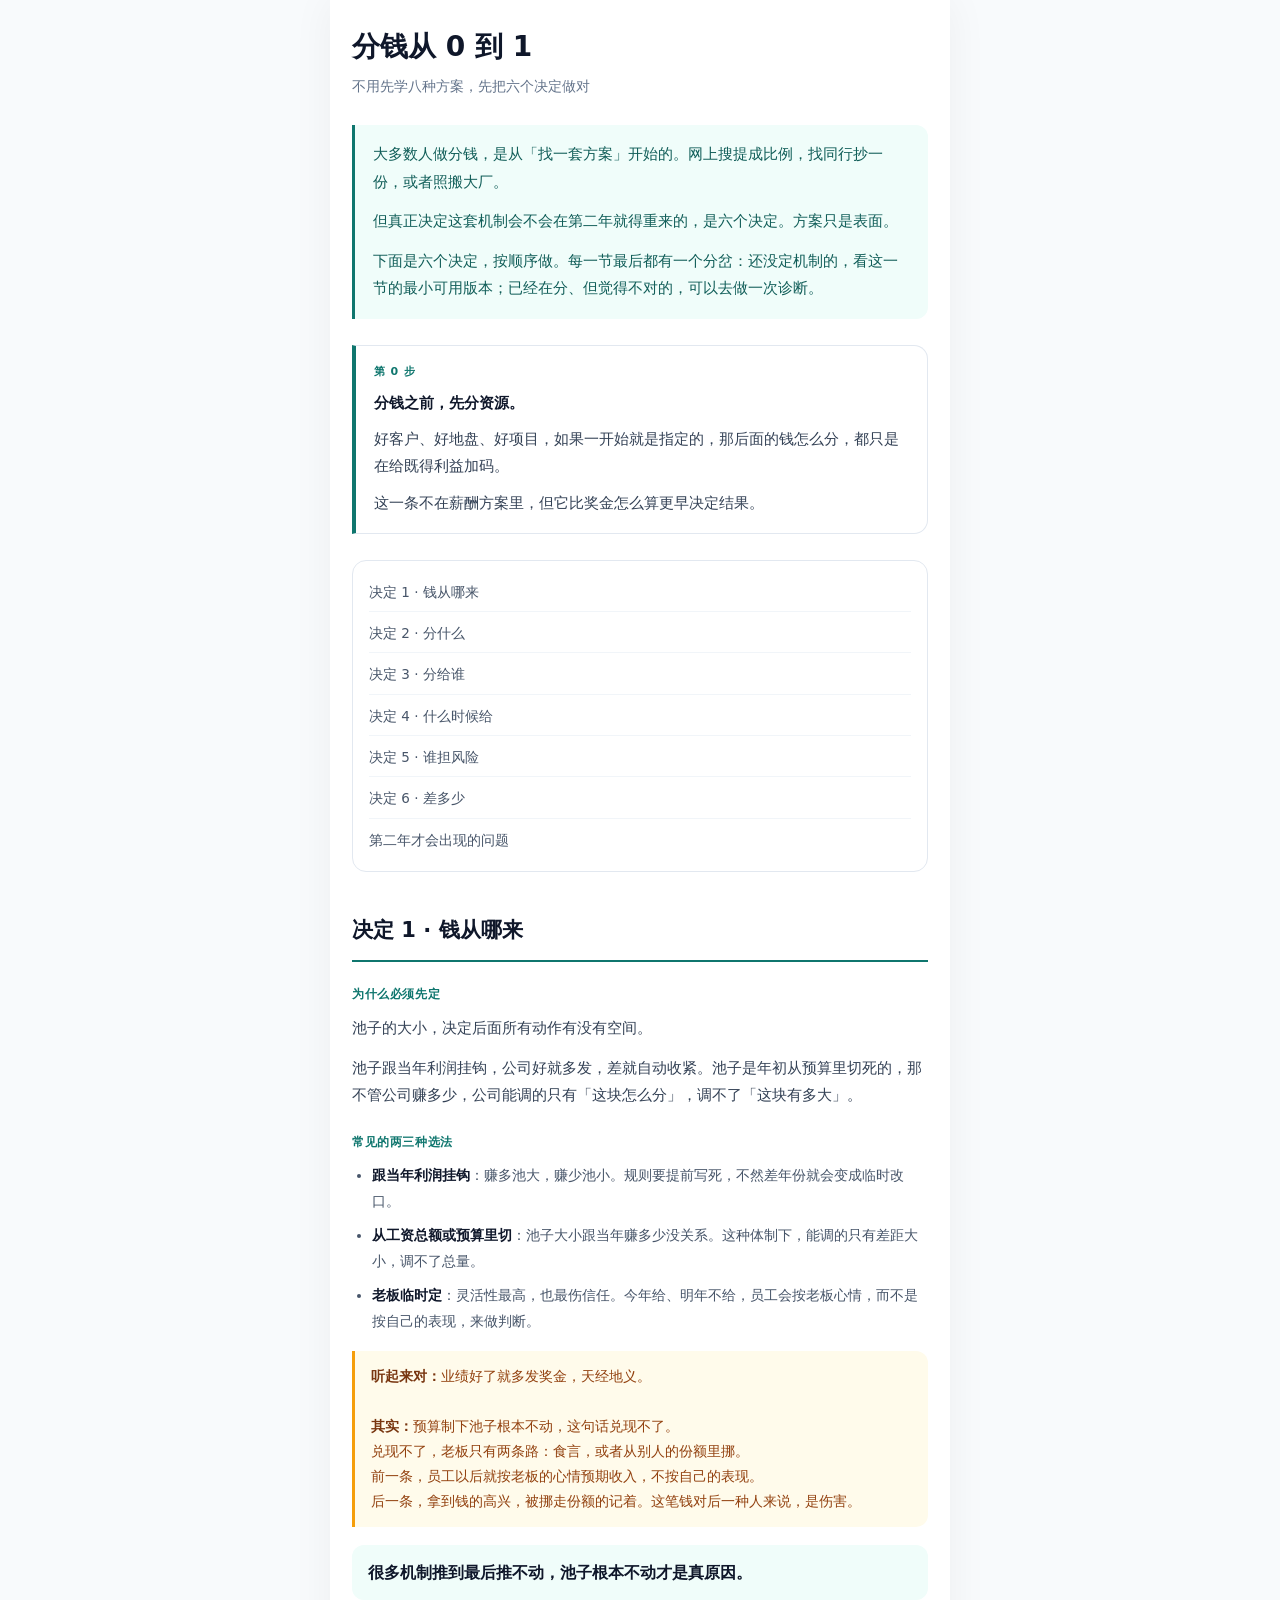
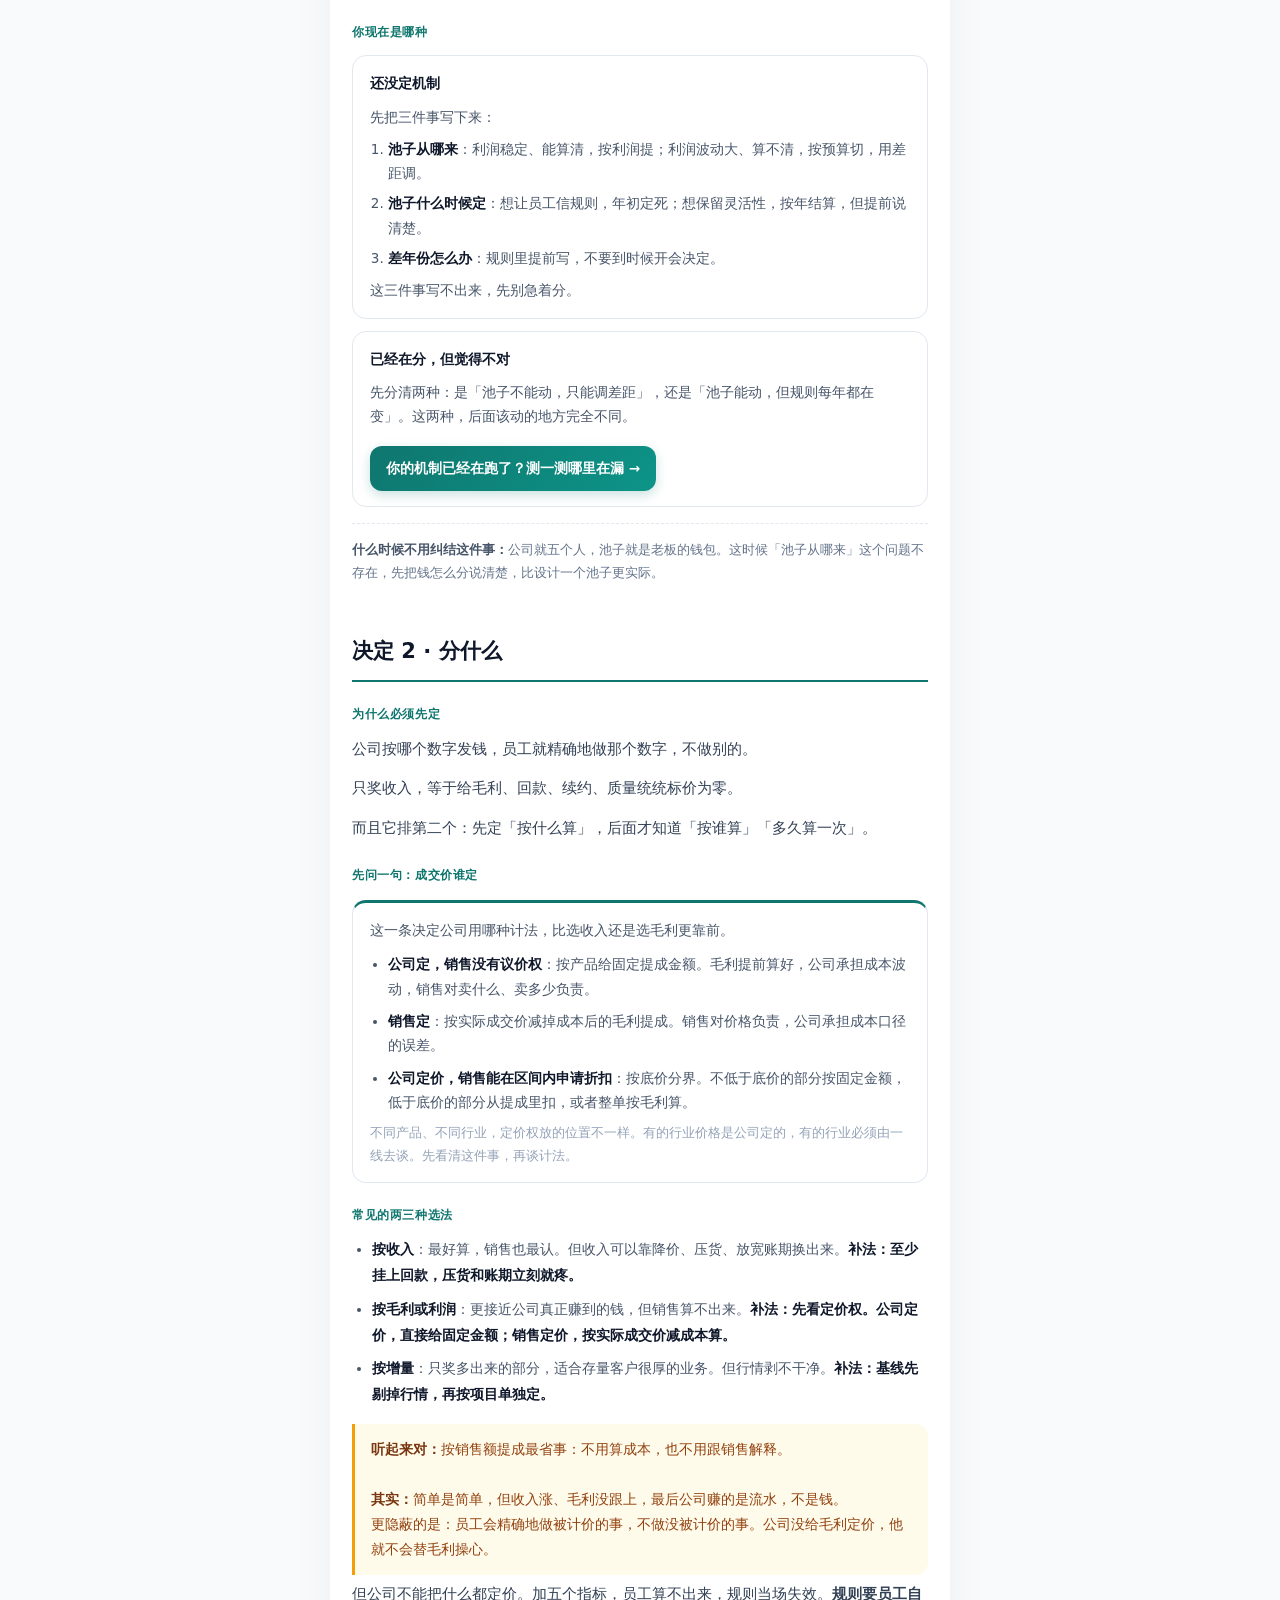
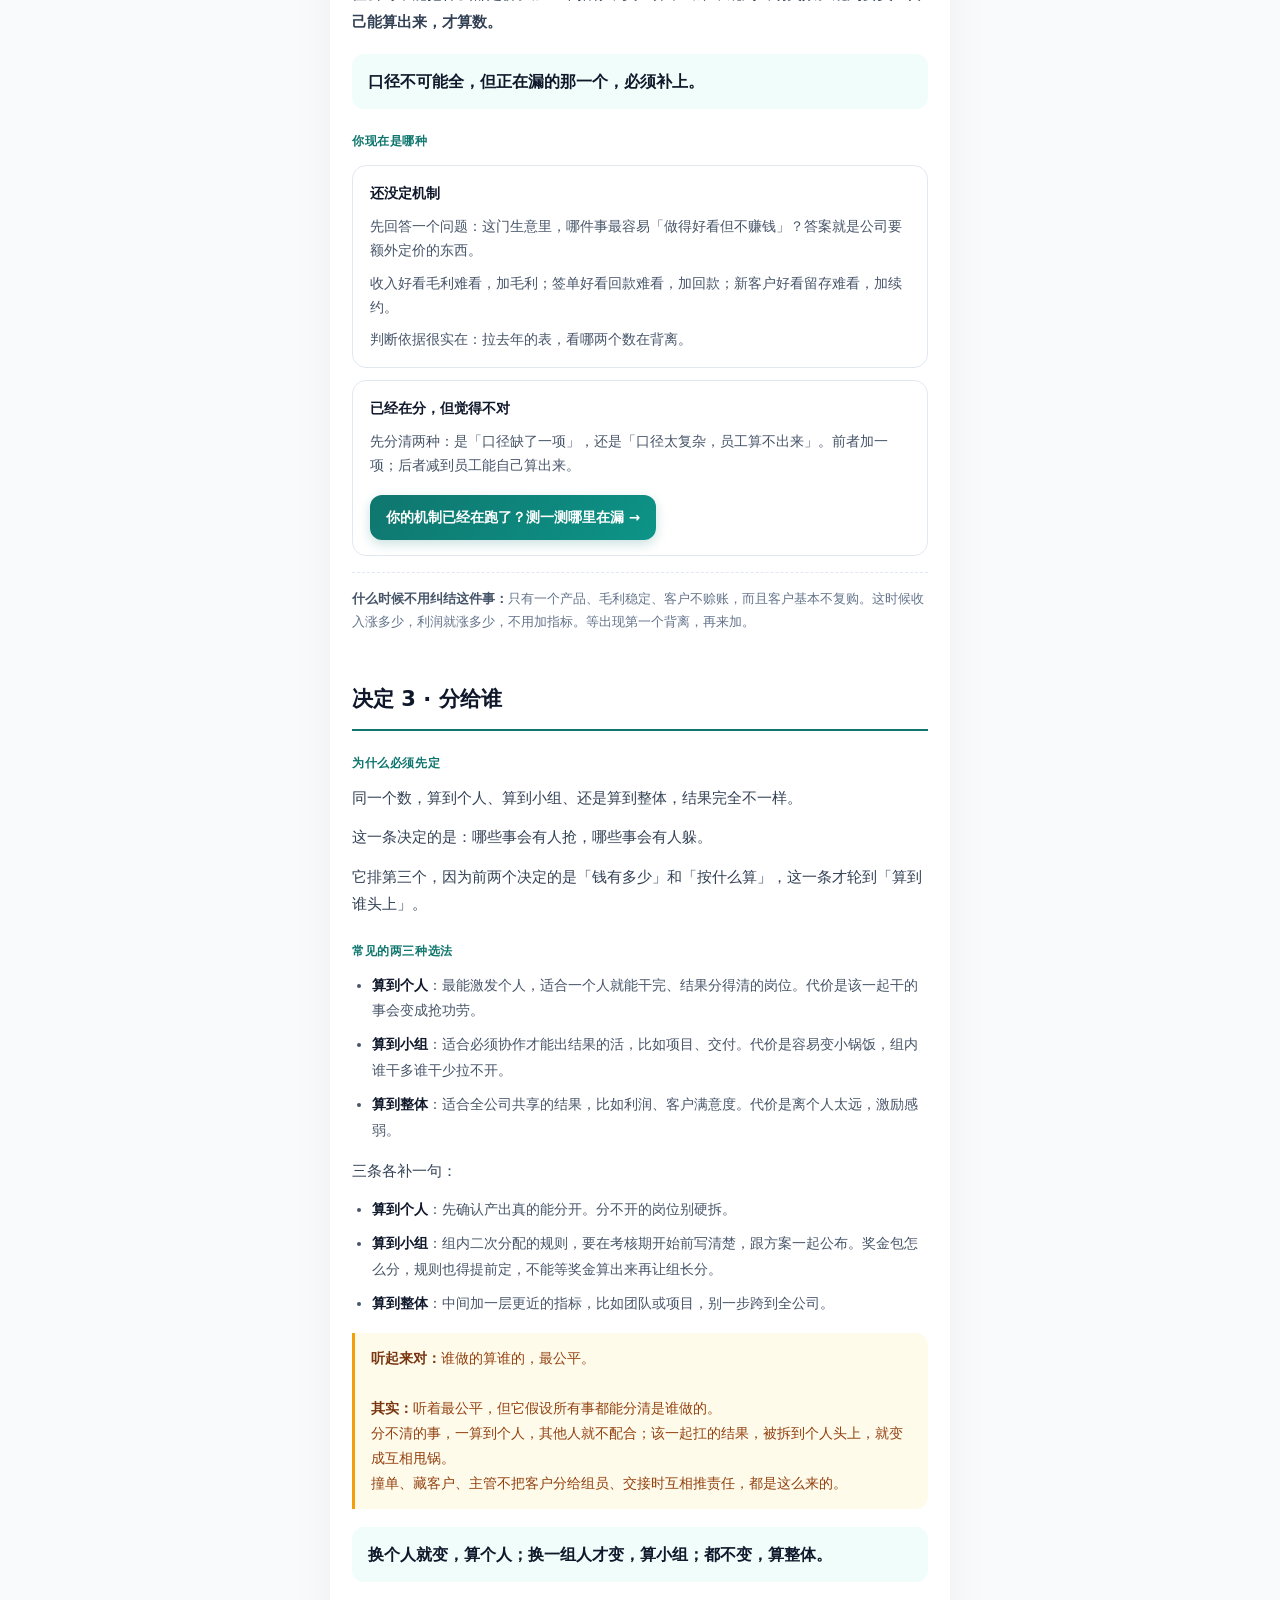
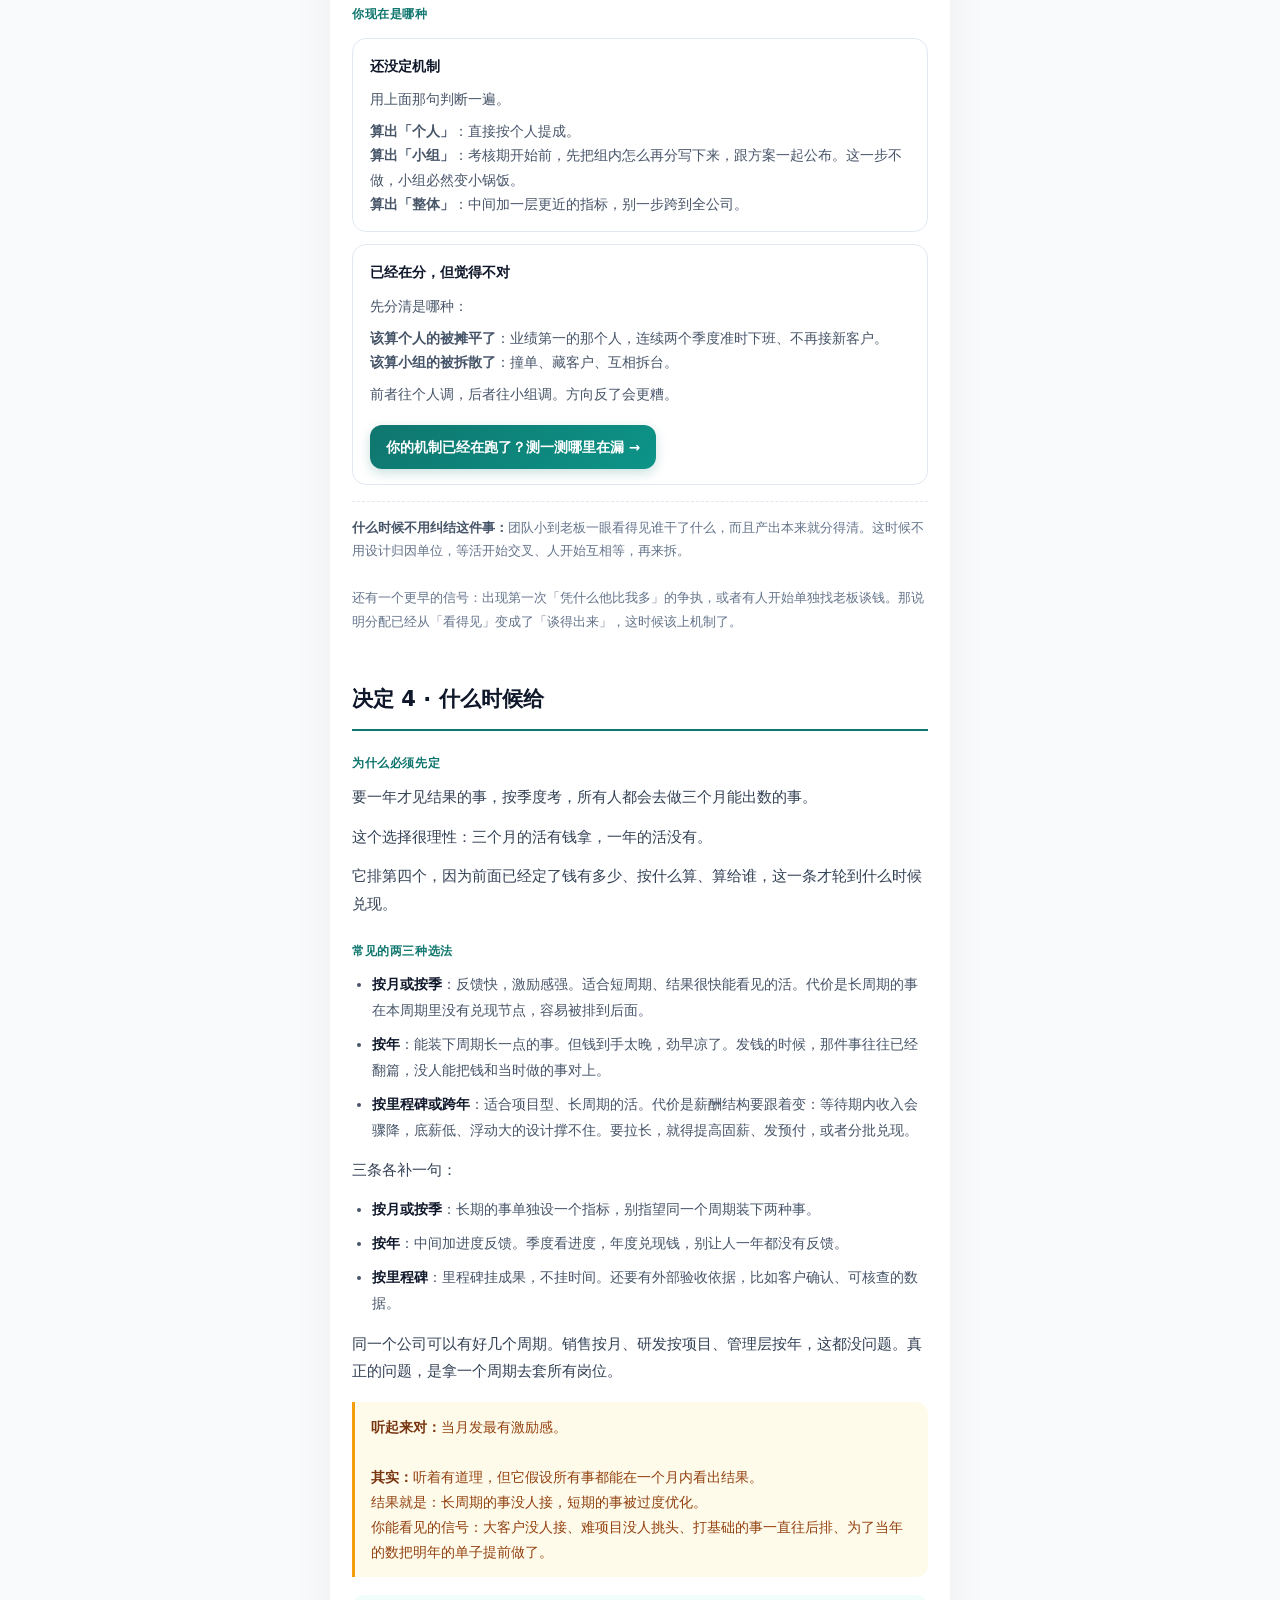
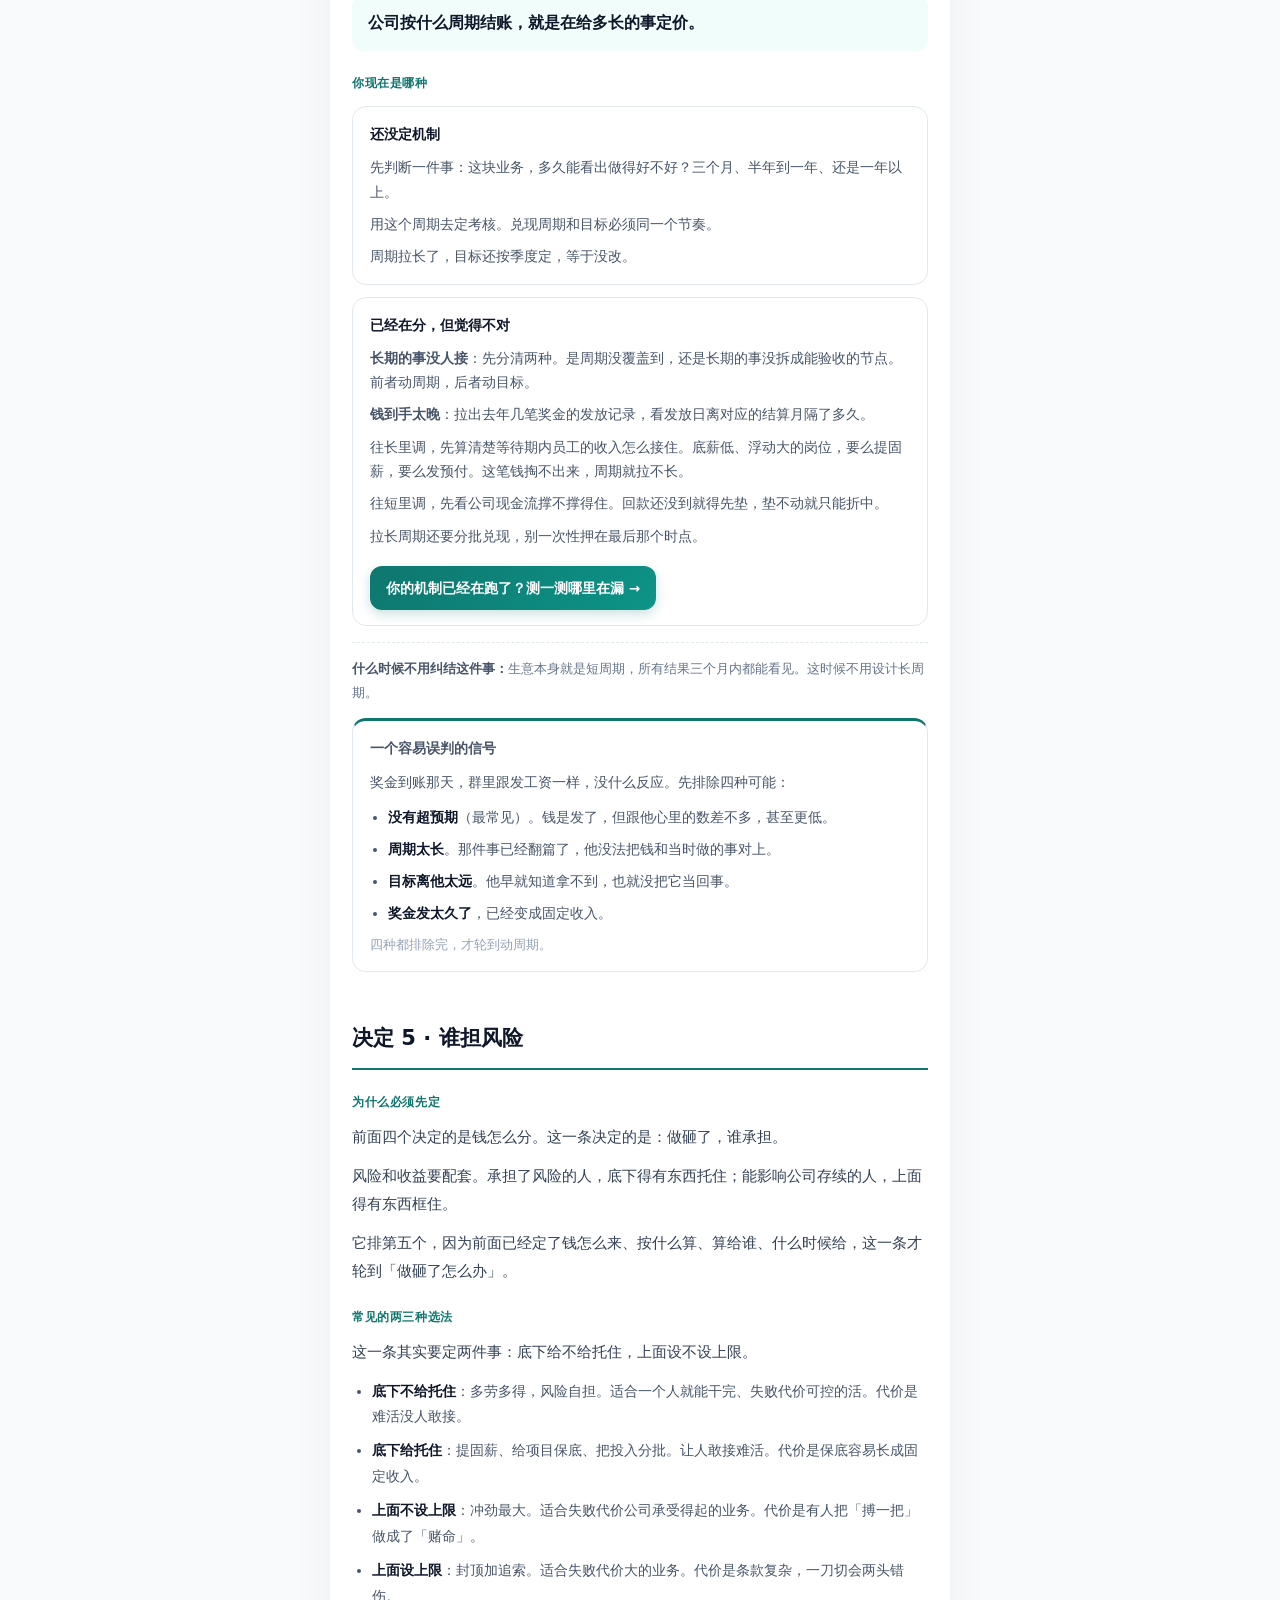
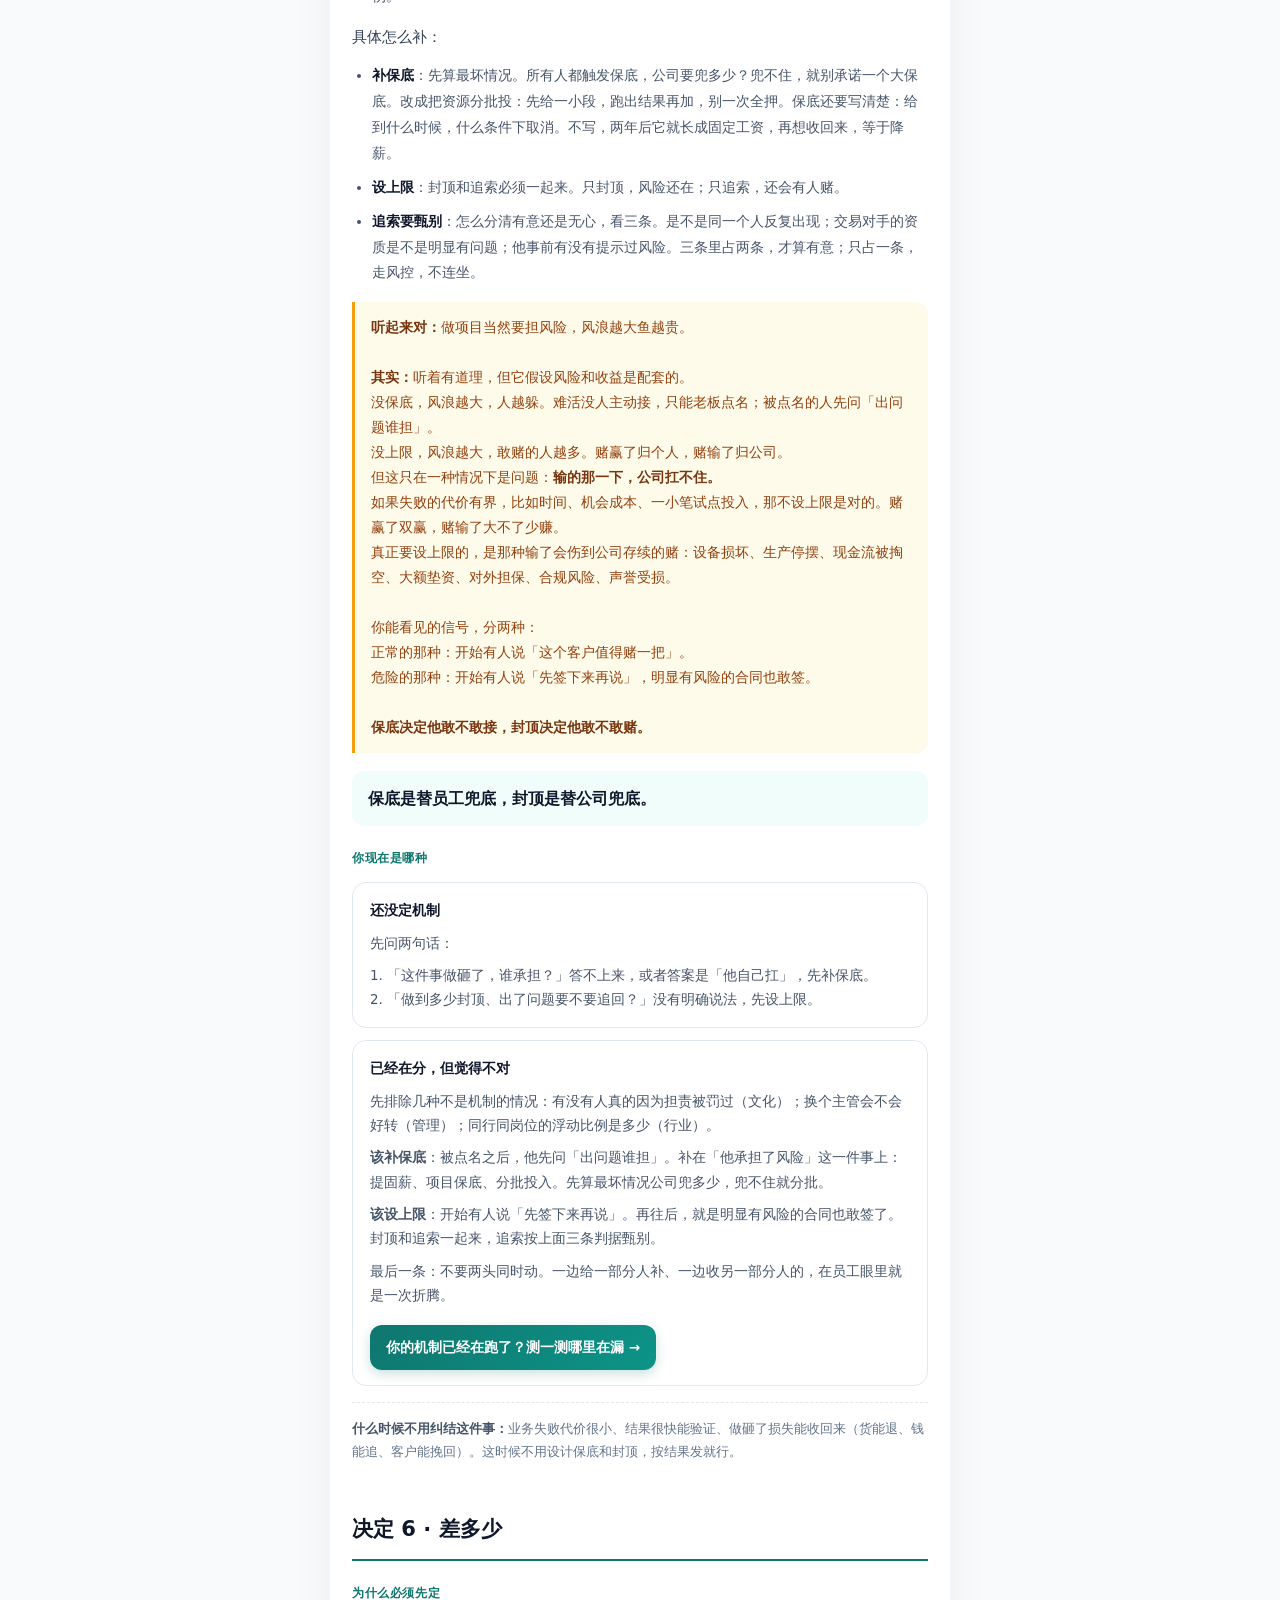
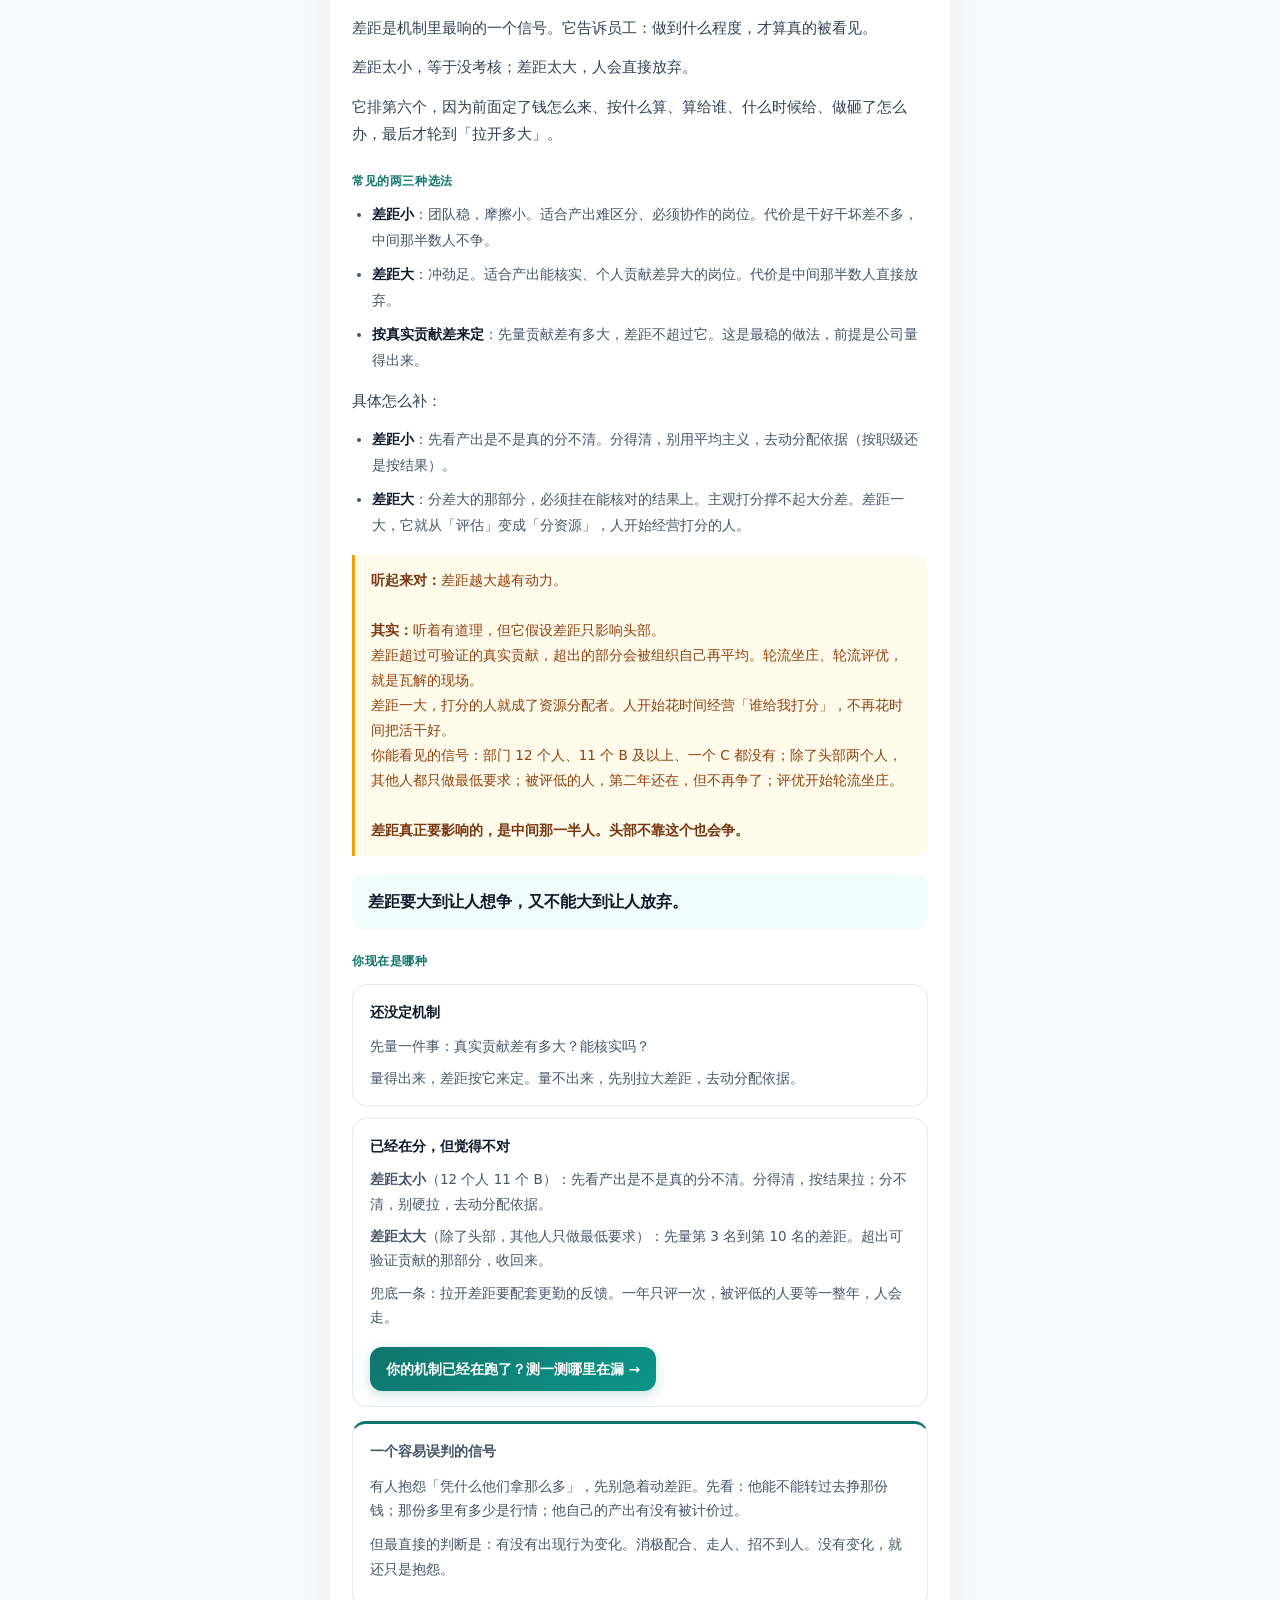
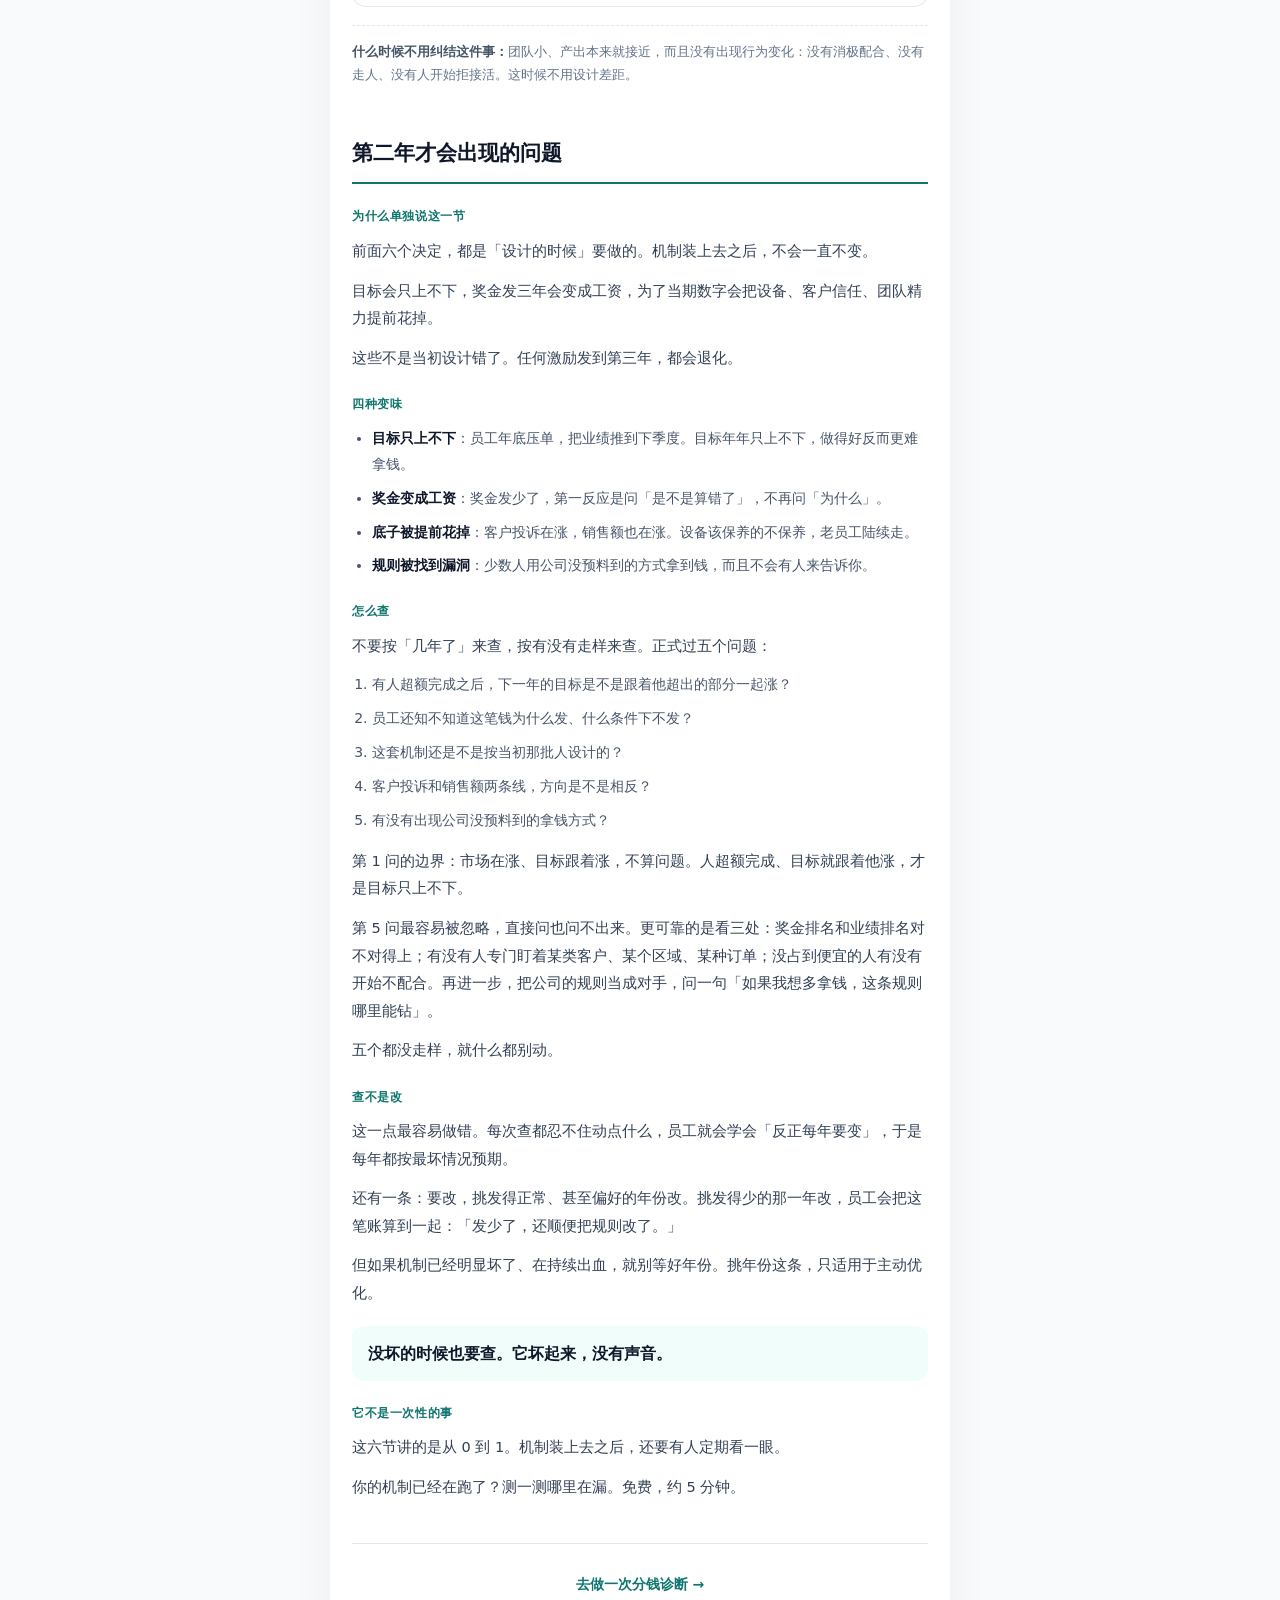
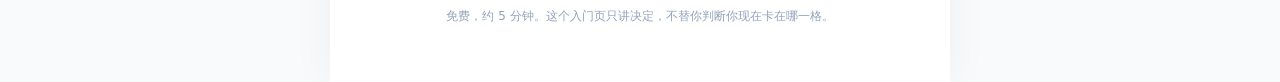
==== commit 245cede0: "入门页去掉左上角的「回分钱诊断」 每一节里都有去诊断的入口，顶部再放一个会干扰阅读。 对应样式一并删掉。  Co-Authored-By: Claude Code <noreply@anthropic" ====
--- a/guide/index.html
+++ b/guide/index.html
@@ -11,7 +11,6 @@
   <div class="guide-container">
 
     <header class="guide-head">
-      <a href="../" class="guide-back">← 回分钱诊断</a>
       <h1>分钱从 0 到 1</h1>
       <p class="guide-sub">不用先学八种方案，先把六个决定做对</p>
     </header>
--- a/guide/css/guide.css
+++ b/guide/css/guide.css
@@ -24,13 +24,6 @@
 }
 
 /* ---------- 头部 ---------- */
-.guide-back {
-  display: inline-block;
-  font-size: 12.5px;
-  color: #94A3B8;
-  text-decoration: none;
-  margin-bottom: 22px;
-}
 .guide-head h1 {
   font-size: 28px; font-weight: 800; color: #0F172A;
   line-height: 1.35; margin-bottom: 8px;
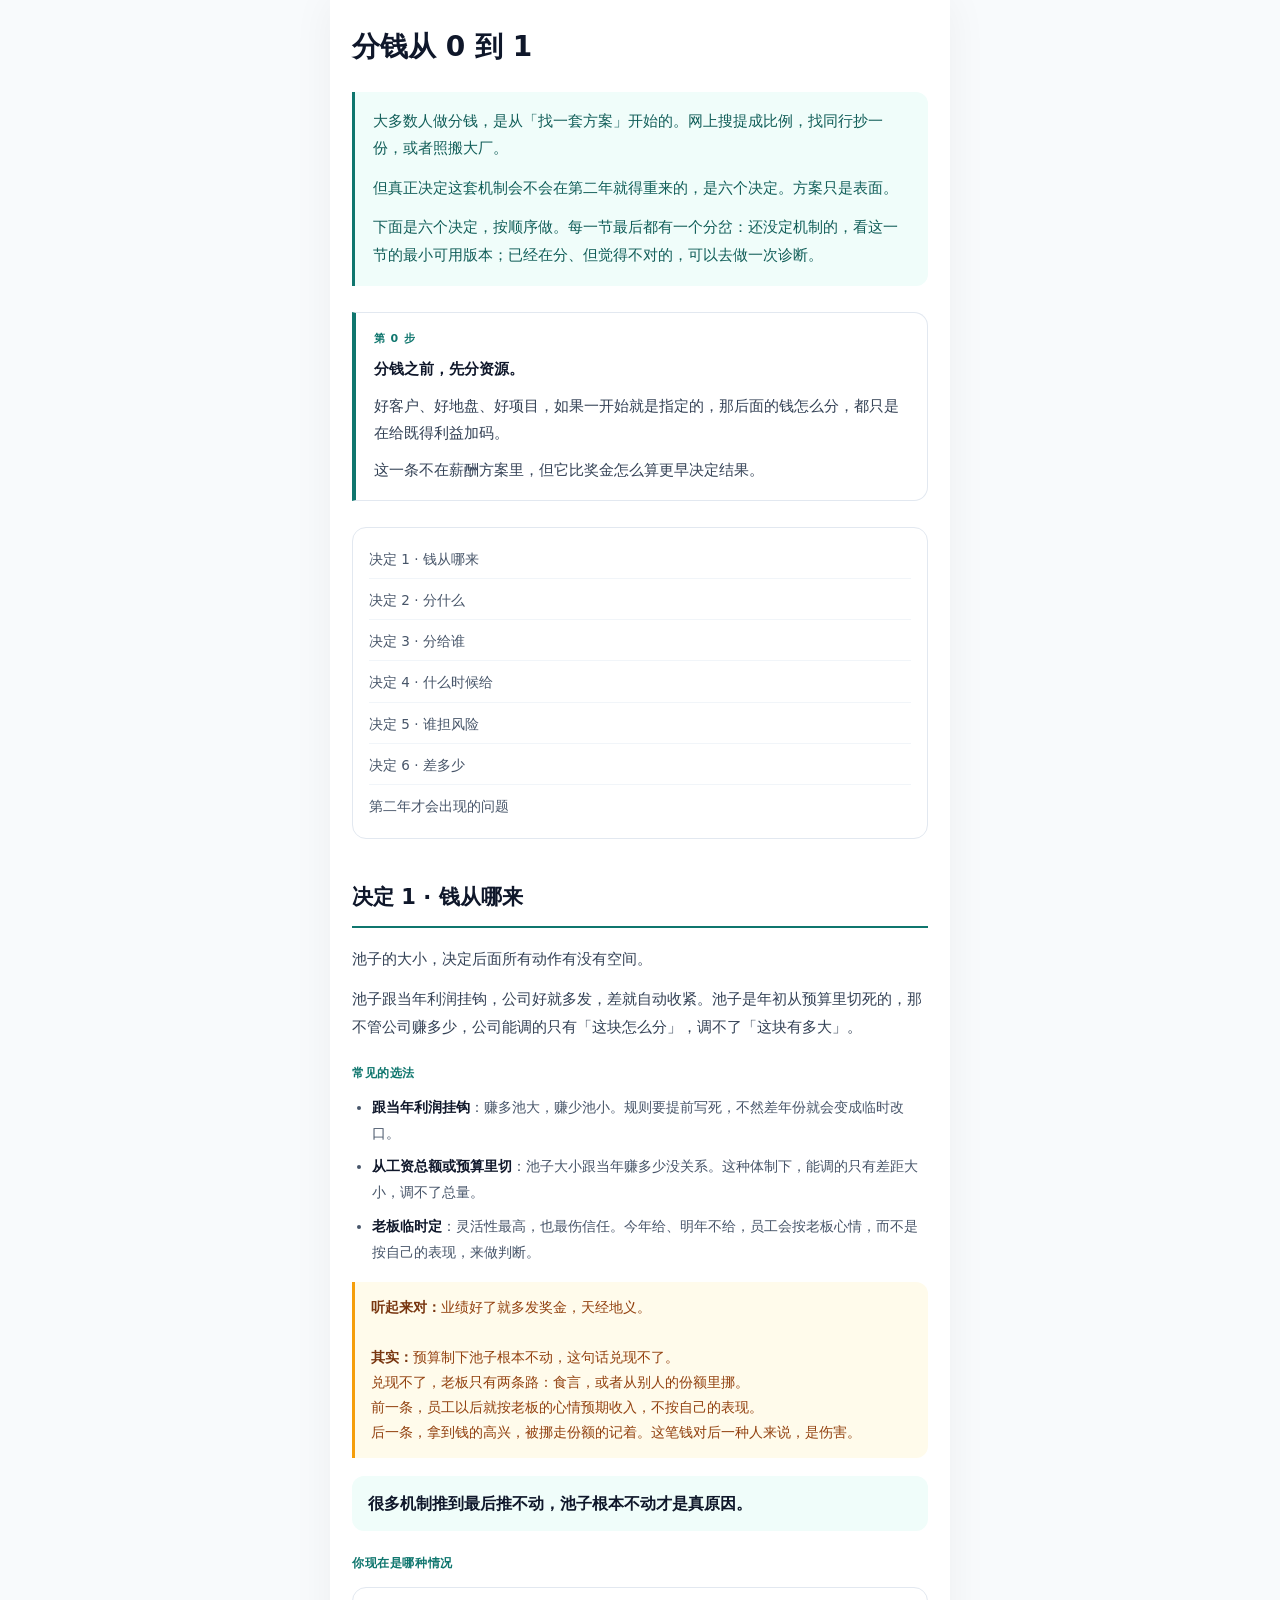
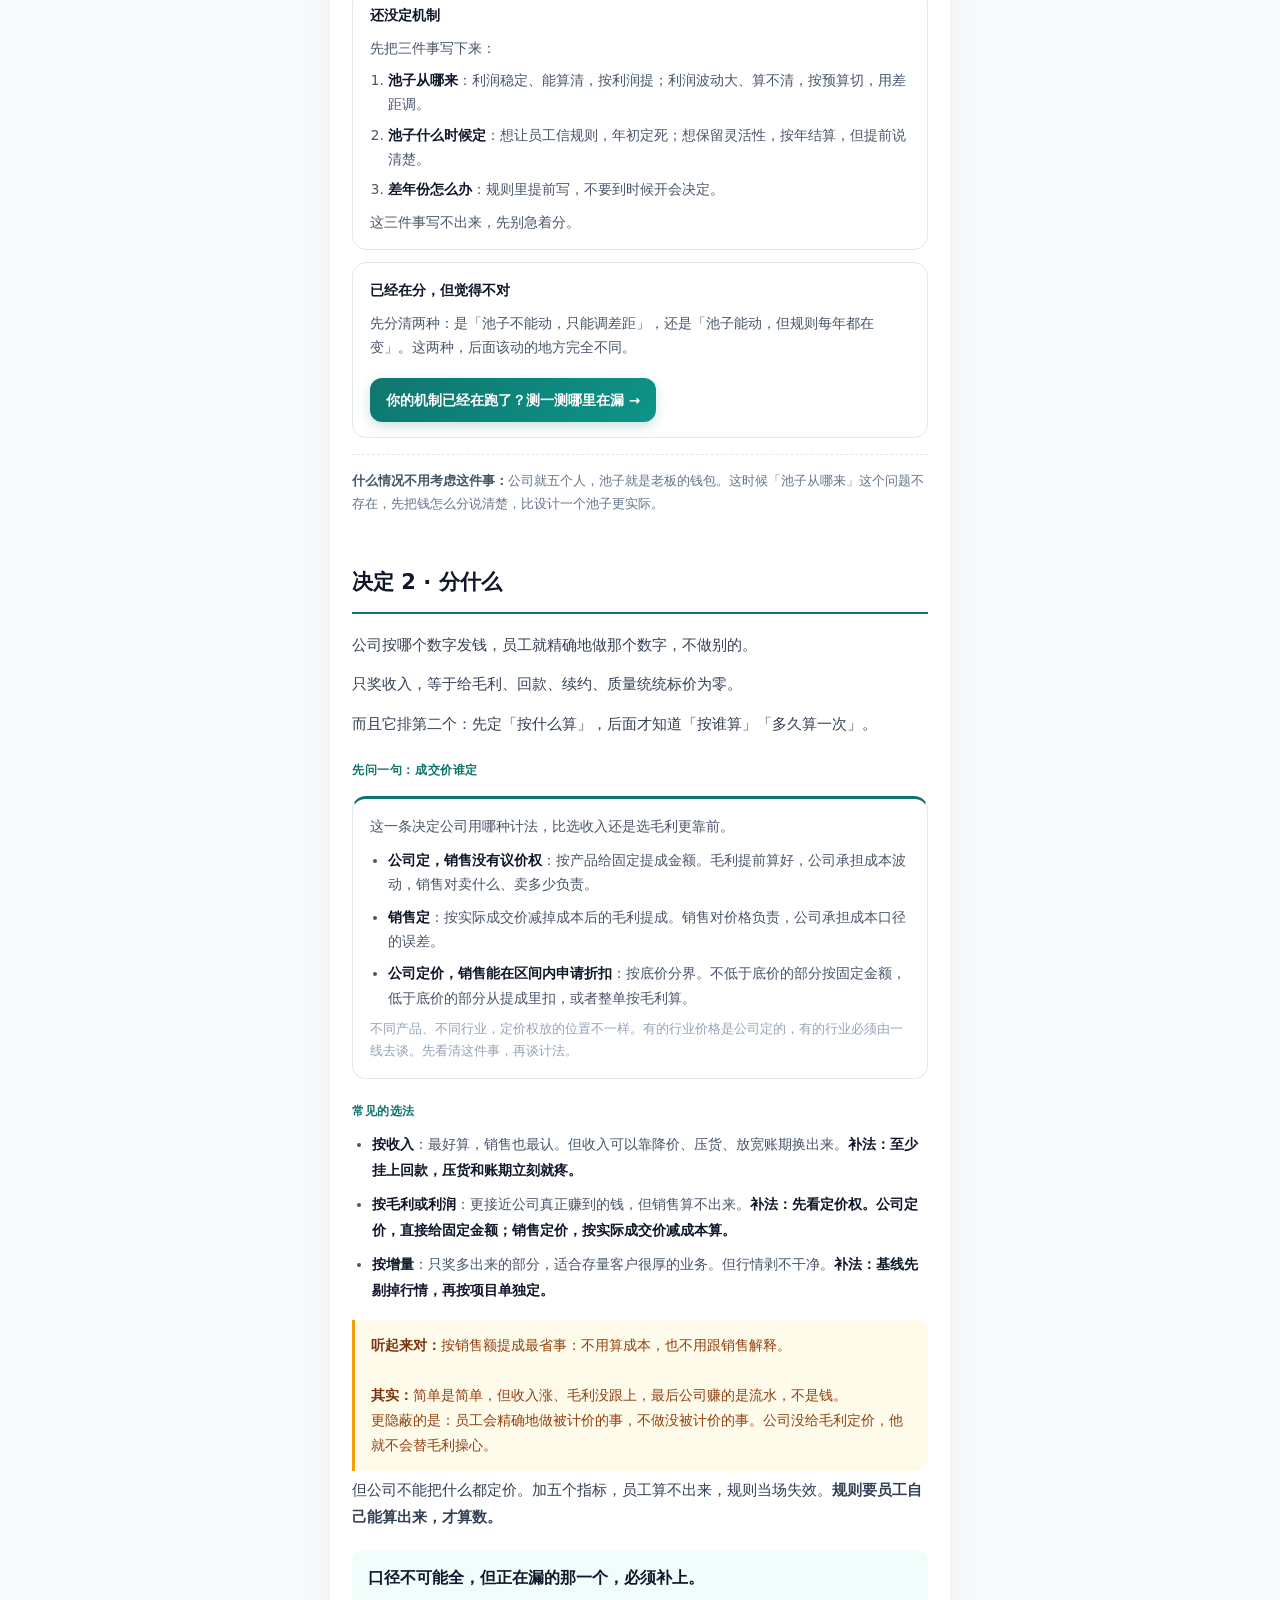
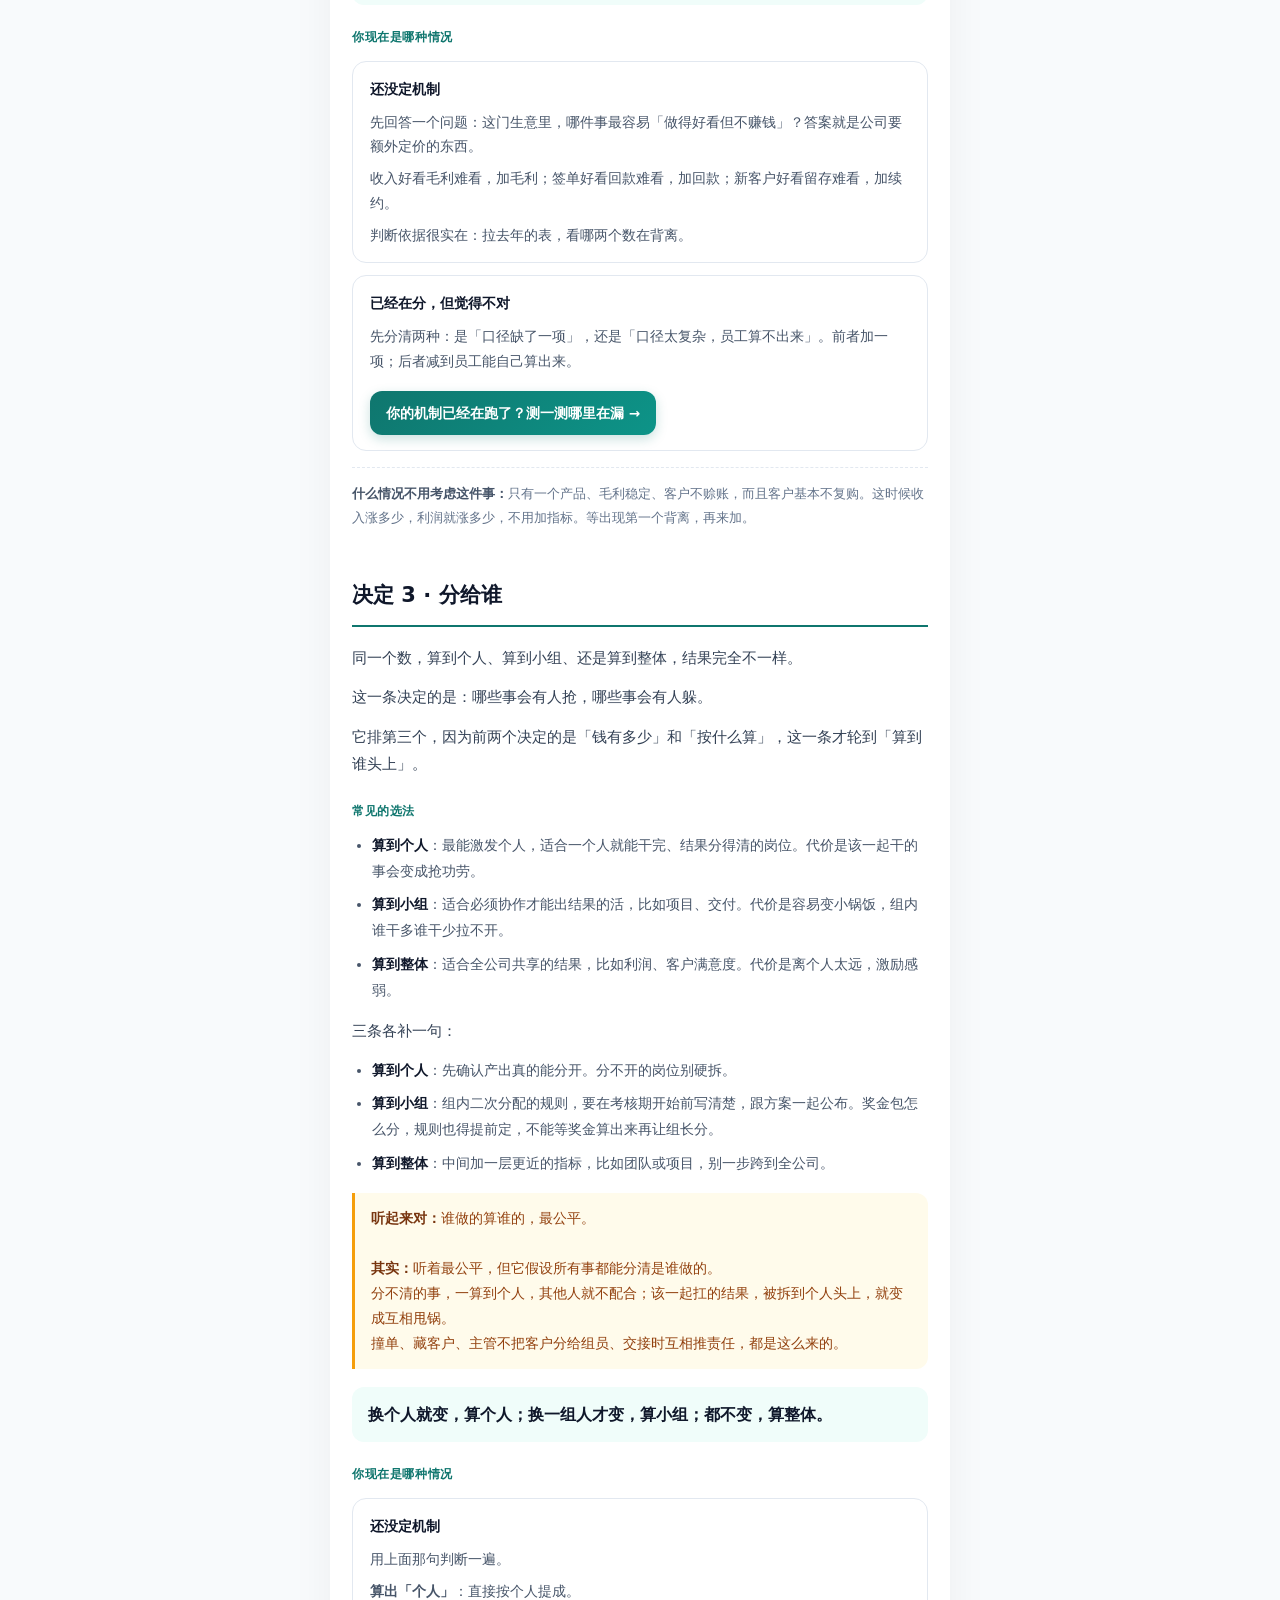
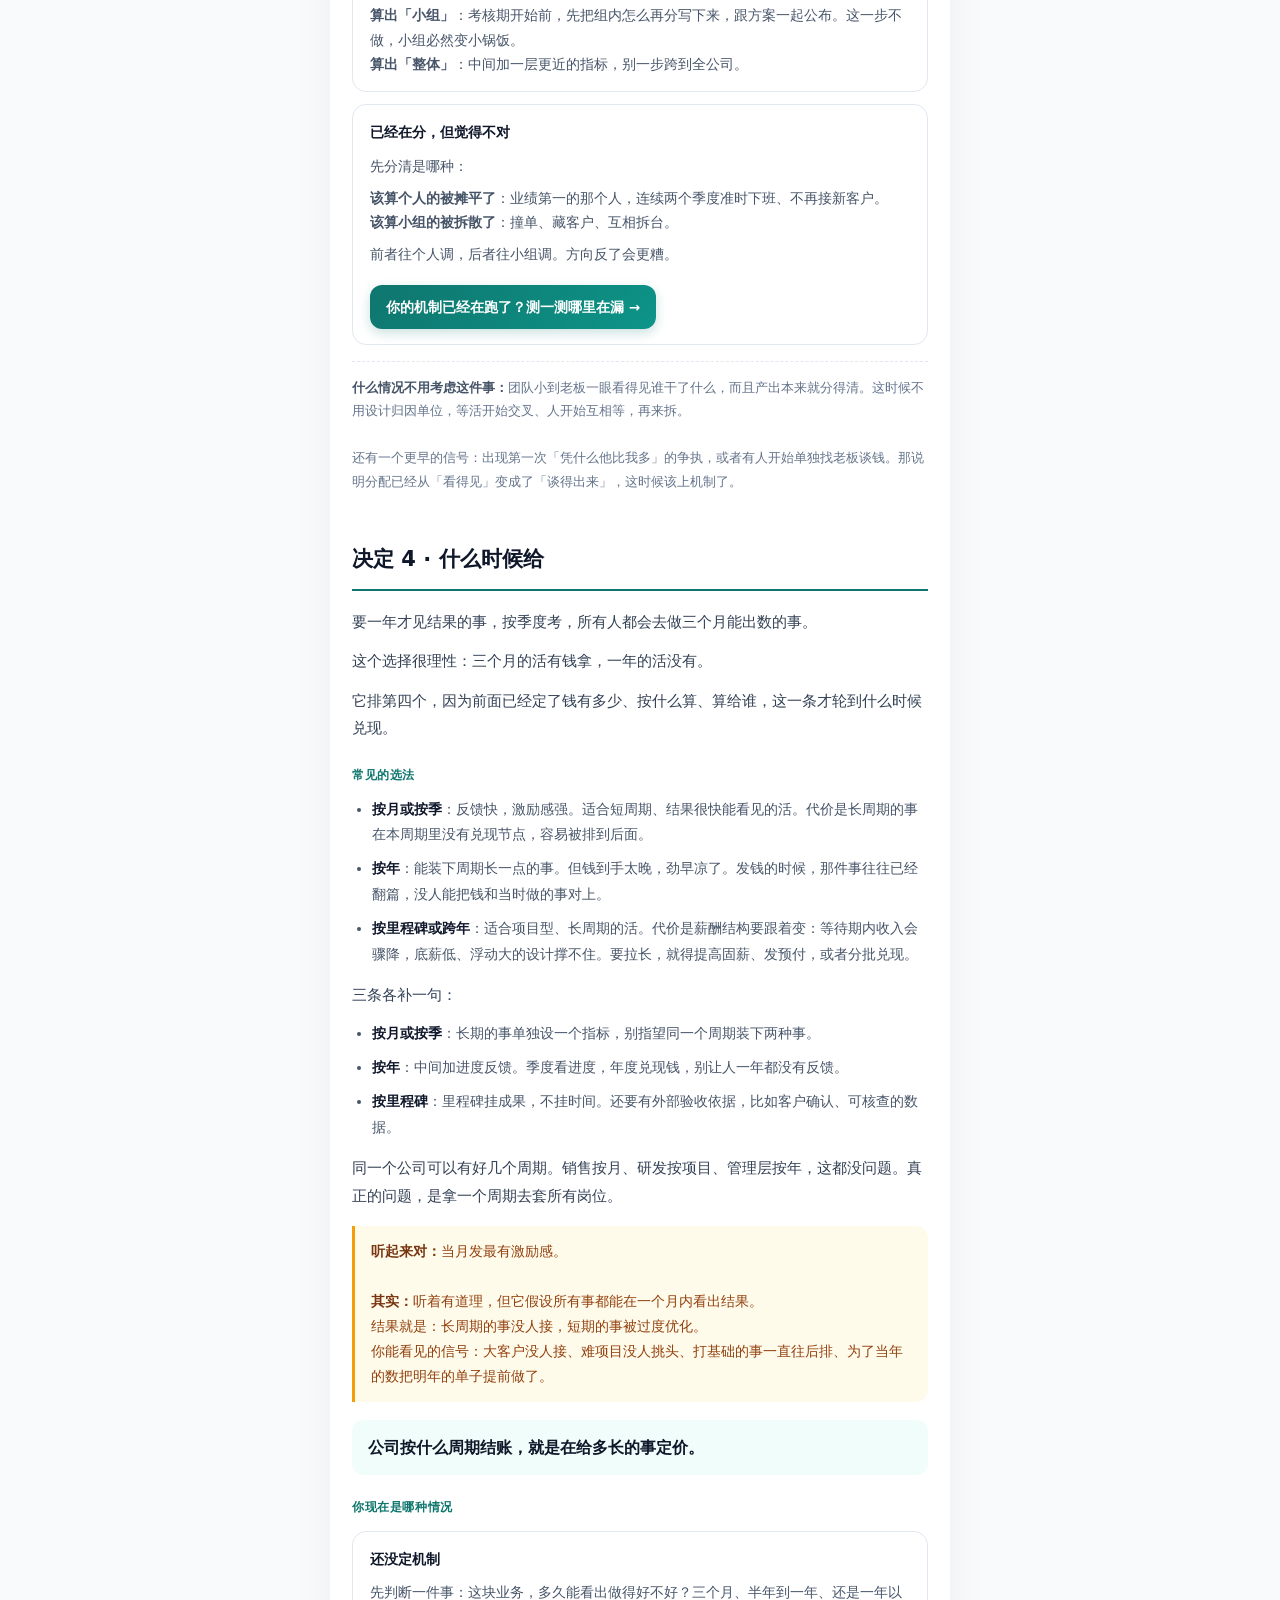
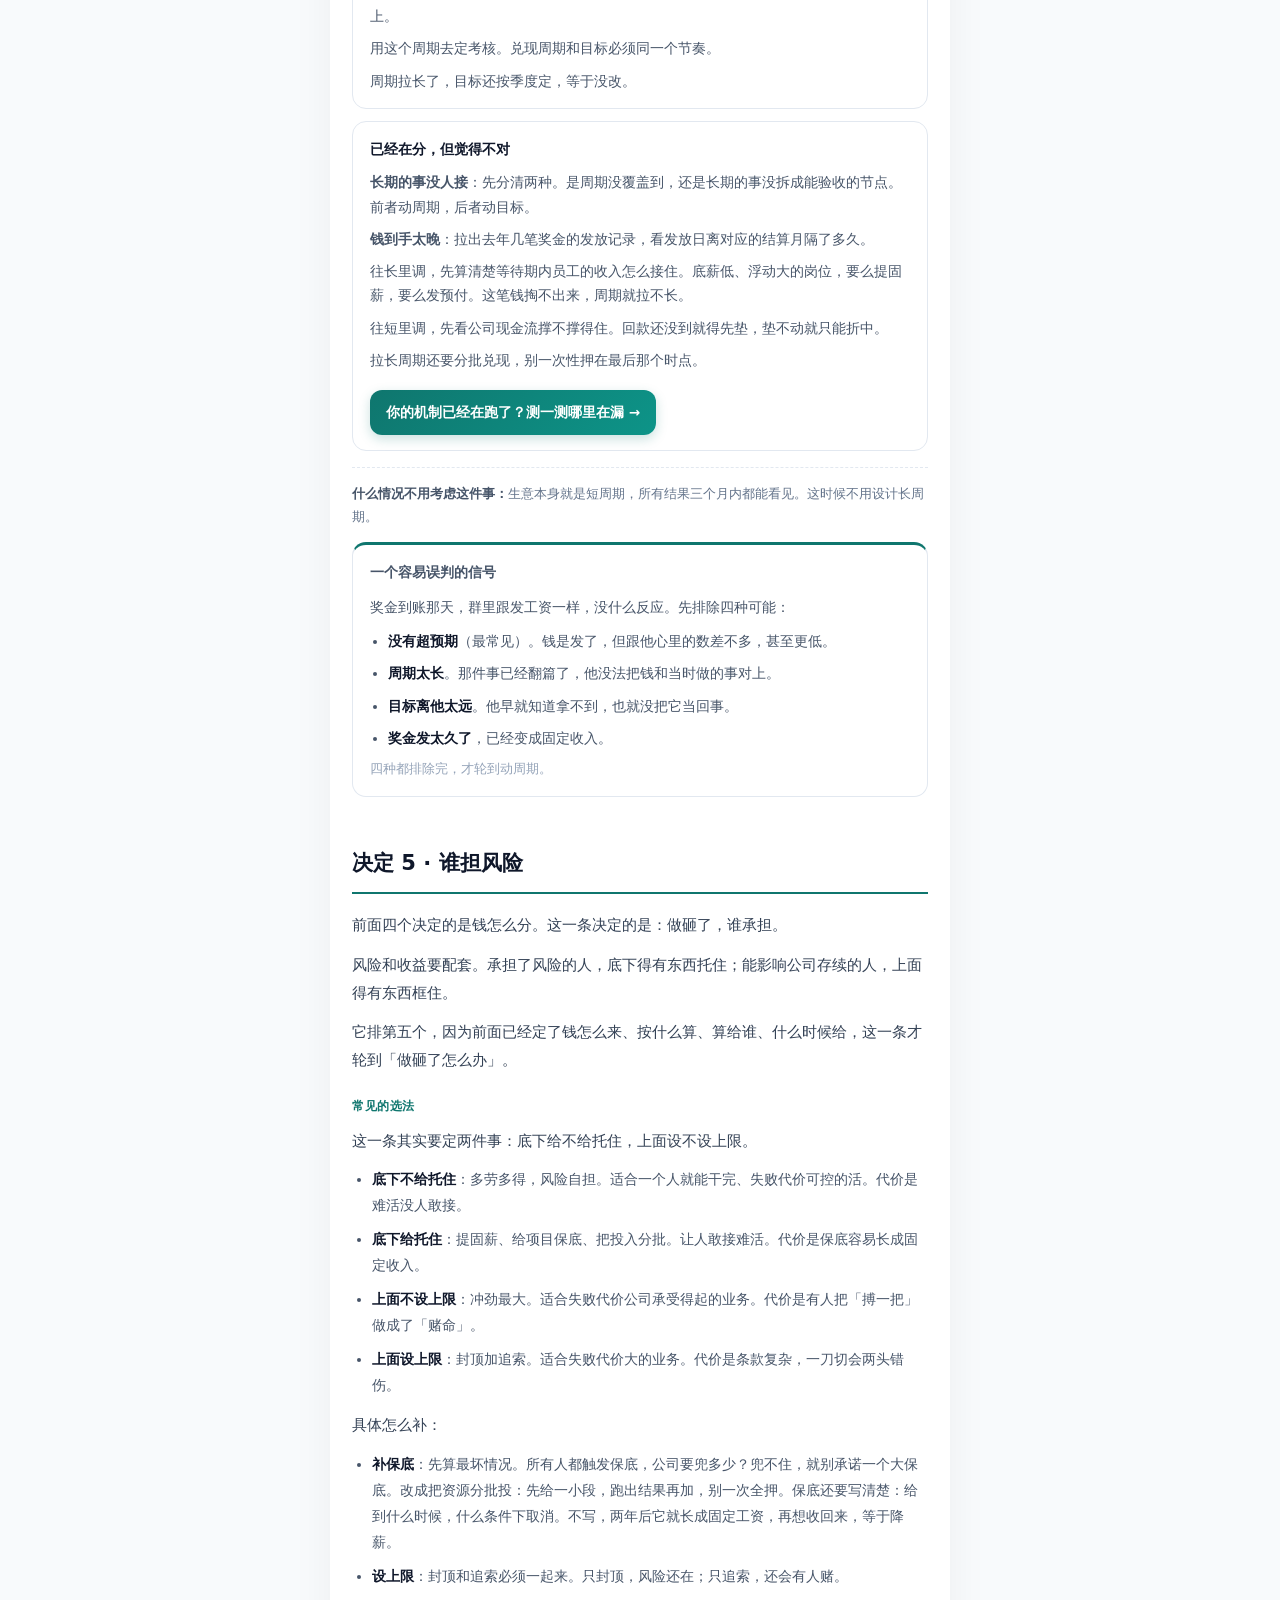
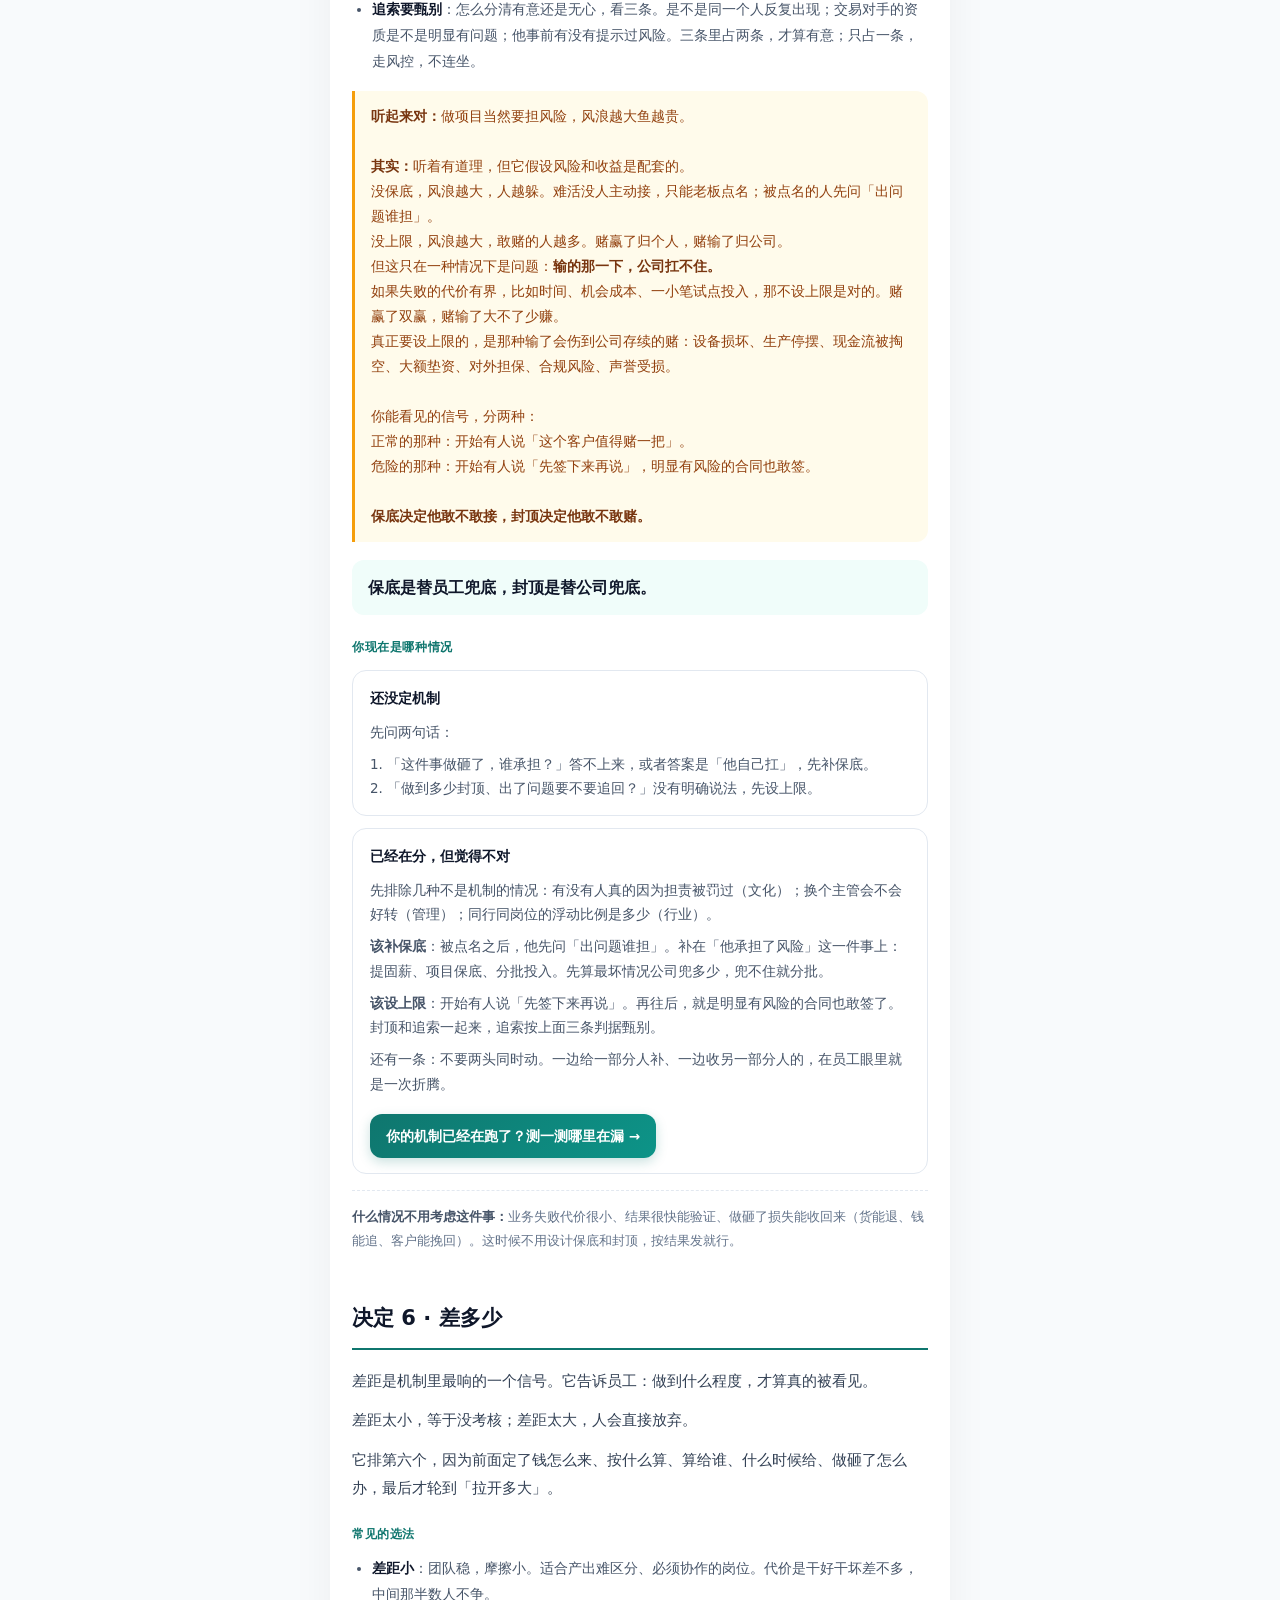
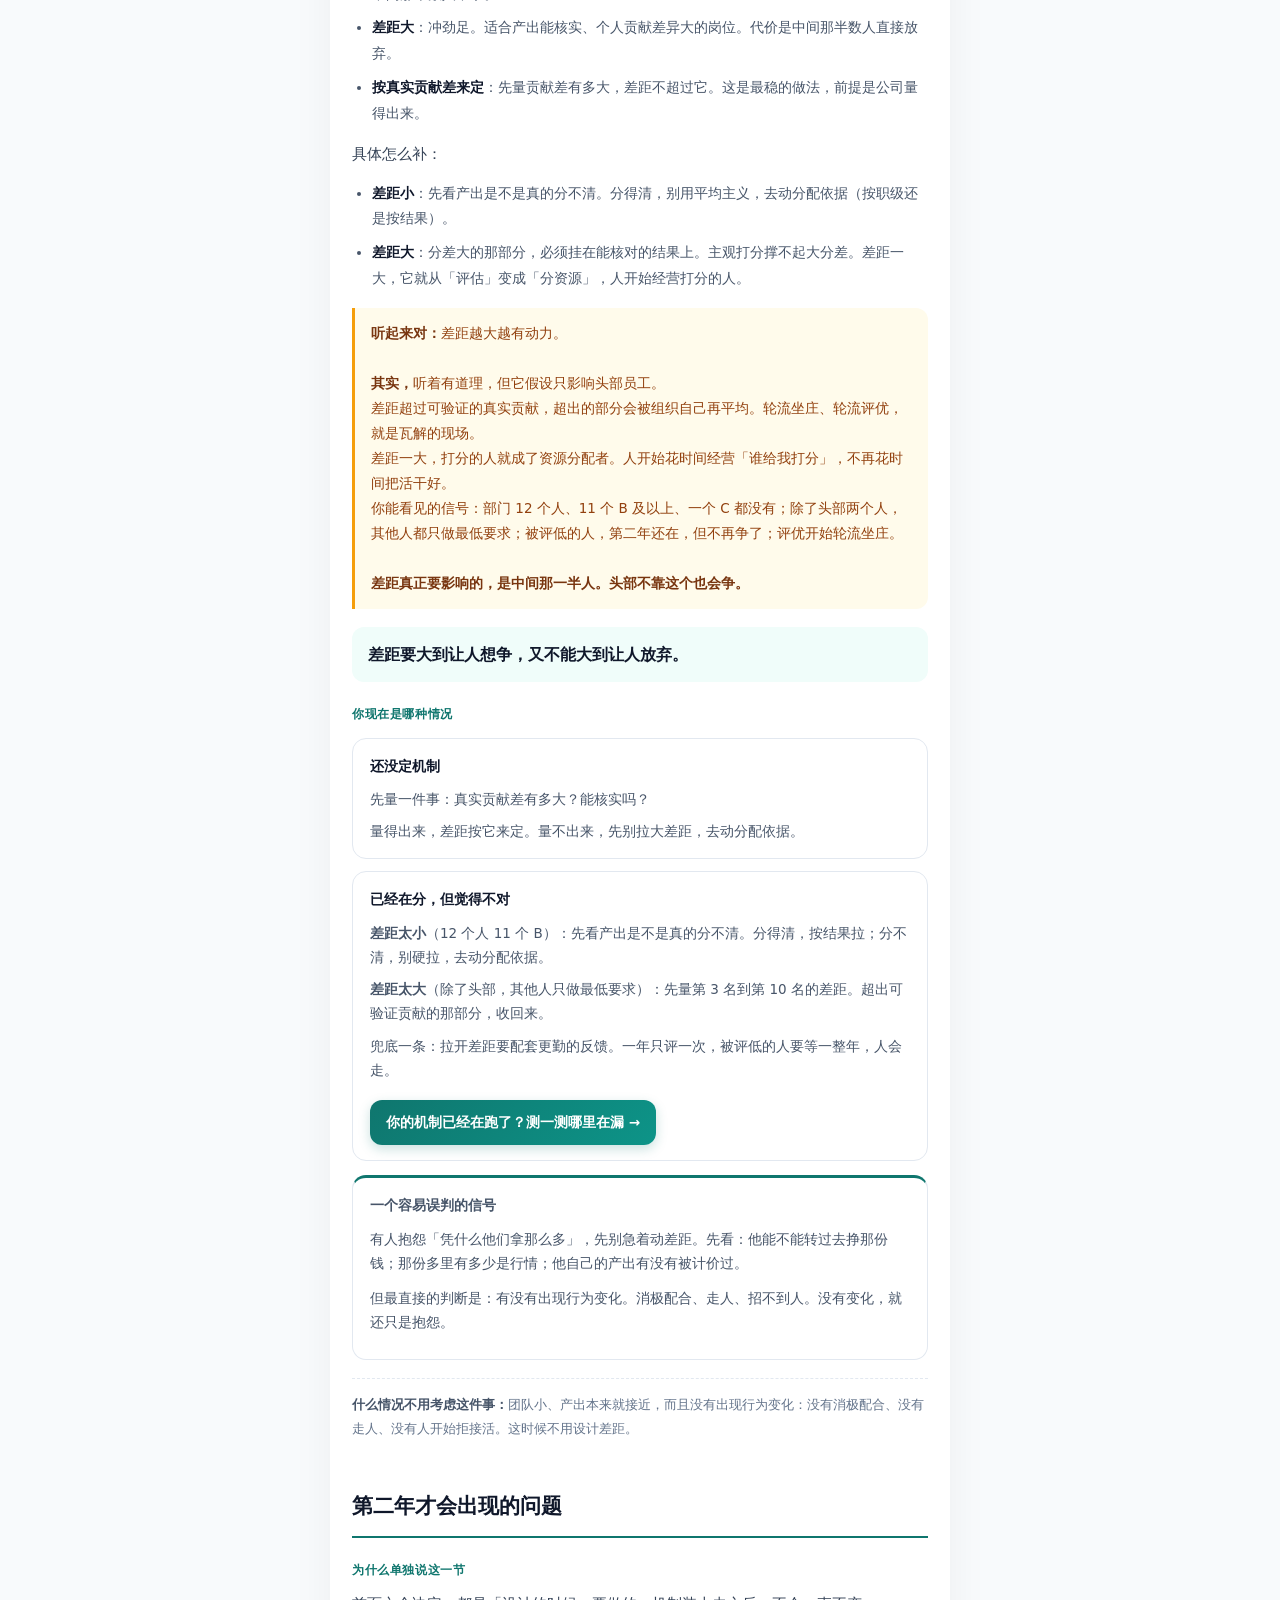
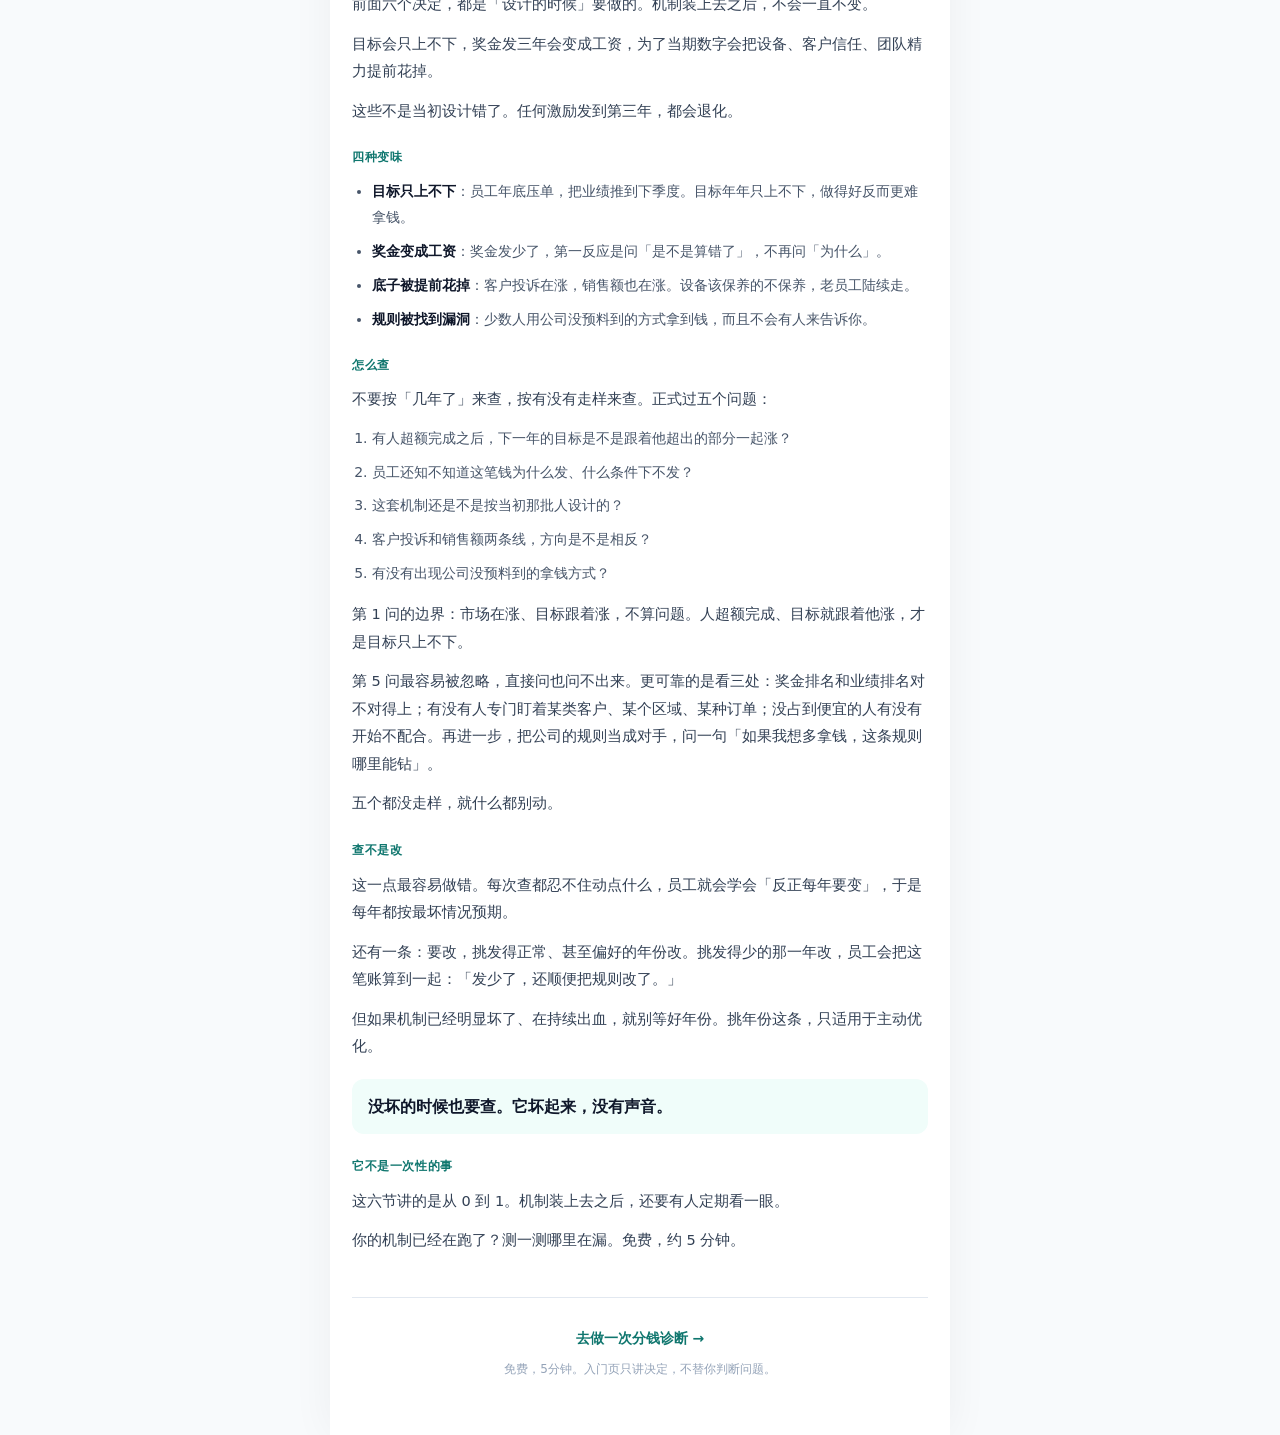
==== commit fed4de3f: "入门页精简：去副标题、合并小标题、改底部说明 - 删掉副标题「不用先学八种方案，先把六个决定做对」 - 删掉六处「为什么必须先定」小标题 - 「常见的两三种选法」改成「常见的选法」 - 「你现在是哪种" ====
--- a/guide/index.html
+++ b/guide/index.html
@@ -12,7 +12,6 @@
 
     <header class="guide-head">
       <h1>分钱从 0 到 1</h1>
-      <p class="guide-sub">不用先学八种方案，先把六个决定做对</p>
     </header>
 
     <section class="guide-intro">
@@ -43,11 +42,10 @@
     <section class="decision" id="d1">
       <h2>决定 1 · 钱从哪来</h2>
 
-      <h3>为什么必须先定</h3>
       <p>池子的大小，决定后面所有动作有没有空间。</p>
       <p>池子跟当年利润挂钩，公司好就多发，差就自动收紧。池子是年初从预算里切死的，那不管公司赚多少，公司能调的只有「这块怎么分」，调不了「这块有多大」。</p>
 
-      <h3>常见的两三种选法</h3>
+      <h3>常见的选法</h3>
       <ul>
         <li><b>跟当年利润挂钩</b>：赚多池大，赚少池小。规则要提前写死，不然差年份就会变成临时改口。</li>
         <li><b>从工资总额或预算里切</b>：池子大小跟当年赚多少没关系。这种体制下，能调的只有差距大小，调不了总量。</li>
@@ -64,7 +62,7 @@
 
       <div class="takeaway">很多机制推到最后推不动，池子根本不动才是真原因。</div>
 
-      <h3>你现在是哪种</h3>
+      <h3>你现在是哪种情况</h3>
       <div class="doors">
         <div class="door">
           <div class="door-title">还没定机制</div>
@@ -84,7 +82,7 @@
       </div>
 
       <div class="not-apply">
-        <b>什么时候不用纠结这件事：</b>公司就五个人，池子就是老板的钱包。这时候「池子从哪来」这个问题不存在，先把钱怎么分说清楚，比设计一个池子更实际。
+        <b>什么情况不用考虑这件事：</b>公司就五个人，池子就是老板的钱包。这时候「池子从哪来」这个问题不存在，先把钱怎么分说清楚，比设计一个池子更实际。
       </div>
     </section>
 
@@ -92,7 +90,6 @@
     <section class="decision" id="d2">
       <h2>决定 2 · 分什么</h2>
 
-      <h3>为什么必须先定</h3>
       <p>公司按哪个数字发钱，员工就精确地做那个数字，不做别的。</p>
       <p>只奖收入，等于给毛利、回款、续约、质量统统标价为零。</p>
       <p>而且它排第二个：先定「按什么算」，后面才知道「按谁算」「多久算一次」。</p>
@@ -108,7 +105,7 @@
         <p class="pivot-note">不同产品、不同行业，定价权放的位置不一样。有的行业价格是公司定的，有的行业必须由一线去谈。先看清这件事，再谈计法。</p>
       </div>
 
-      <h3>常见的两三种选法</h3>
+      <h3>常见的选法</h3>
       <ul>
         <li><b>按收入</b>：最好算，销售也最认。但收入可以靠降价、压货、放宽账期换出来。<b>补法：至少挂上回款，压货和账期立刻就疼。</b></li>
         <li><b>按毛利或利润</b>：更接近公司真正赚到的钱，但销售算不出来。<b>补法：先看定价权。公司定价，直接给固定金额；销售定价，按实际成交价减成本算。</b></li>
@@ -125,7 +122,7 @@
 
       <div class="takeaway">口径不可能全，但正在漏的那一个，必须补上。</div>
 
-      <h3>你现在是哪种</h3>
+      <h3>你现在是哪种情况</h3>
       <div class="doors">
         <div class="door">
           <div class="door-title">还没定机制</div>
@@ -141,7 +138,7 @@
       </div>
 
       <div class="not-apply">
-        <b>什么时候不用纠结这件事：</b>只有一个产品、毛利稳定、客户不赊账，而且客户基本不复购。这时候收入涨多少，利润就涨多少，不用加指标。等出现第一个背离，再来加。
+        <b>什么情况不用考虑这件事：</b>只有一个产品、毛利稳定、客户不赊账，而且客户基本不复购。这时候收入涨多少，利润就涨多少，不用加指标。等出现第一个背离，再来加。
       </div>
     </section>
 
@@ -149,12 +146,11 @@
     <section class="decision" id="d3">
       <h2>决定 3 · 分给谁</h2>
 
-      <h3>为什么必须先定</h3>
       <p>同一个数，算到个人、算到小组、还是算到整体，结果完全不一样。</p>
       <p>这一条决定的是：哪些事会有人抢，哪些事会有人躲。</p>
       <p>它排第三个，因为前两个决定的是「钱有多少」和「按什么算」，这一条才轮到「算到谁头上」。</p>
 
-      <h3>常见的两三种选法</h3>
+      <h3>常见的选法</h3>
       <ul>
         <li><b>算到个人</b>：最能激发个人，适合一个人就能干完、结果分得清的岗位。代价是该一起干的事会变成抢功劳。</li>
         <li><b>算到小组</b>：适合必须协作才能出结果的活，比如项目、交付。代价是容易变小锅饭，组内谁干多谁干少拉不开。</li>
@@ -176,7 +172,7 @@
 
       <div class="takeaway">换个人就变，算个人；换一组人才变，算小组；都不变，算整体。</div>
 
-      <h3>你现在是哪种</h3>
+      <h3>你现在是哪种情况</h3>
       <div class="doors">
         <div class="door">
           <div class="door-title">还没定机制</div>
@@ -193,7 +189,7 @@
       </div>
 
       <div class="not-apply">
-        <b>什么时候不用纠结这件事：</b>团队小到老板一眼看得见谁干了什么，而且产出本来就分得清。这时候不用设计归因单位，等活开始交叉、人开始互相等，再来拆。<br><br>
+        <b>什么情况不用考虑这件事：</b>团队小到老板一眼看得见谁干了什么，而且产出本来就分得清。这时候不用设计归因单位，等活开始交叉、人开始互相等，再来拆。<br><br>
         还有一个更早的信号：出现第一次「凭什么他比我多」的争执，或者有人开始单独找老板谈钱。那说明分配已经从「看得见」变成了「谈得出来」，这时候该上机制了。
       </div>
     </section>
@@ -201,12 +197,11 @@
     <section class="decision" id="d4">
       <h2>决定 4 · 什么时候给</h2>
 
-      <h3>为什么必须先定</h3>
       <p>要一年才见结果的事，按季度考，所有人都会去做三个月能出数的事。</p>
       <p>这个选择很理性：三个月的活有钱拿，一年的活没有。</p>
       <p>它排第四个，因为前面已经定了钱有多少、按什么算、算给谁，这一条才轮到什么时候兑现。</p>
 
-      <h3>常见的两三种选法</h3>
+      <h3>常见的选法</h3>
       <ul>
         <li><b>按月或按季</b>：反馈快，激励感强。适合短周期、结果很快能看见的活。代价是长周期的事在本周期里没有兑现节点，容易被排到后面。</li>
         <li><b>按年</b>：能装下周期长一点的事。但钱到手太晚，劲早凉了。发钱的时候，那件事往往已经翻篇，没人能把钱和当时做的事对上。</li>
@@ -229,7 +224,7 @@
 
       <div class="takeaway">公司按什么周期结账，就是在给多长的事定价。</div>
 
-      <h3>你现在是哪种</h3>
+      <h3>你现在是哪种情况</h3>
       <div class="doors">
         <div class="door">
           <div class="door-title">还没定机制</div>
@@ -249,7 +244,7 @@
       </div>
 
       <div class="not-apply">
-        <b>什么时候不用纠结这件事：</b>生意本身就是短周期，所有结果三个月内都能看见。这时候不用设计长周期。
+        <b>什么情况不用考虑这件事：</b>生意本身就是短周期，所有结果三个月内都能看见。这时候不用设计长周期。
       </div>
 
       <div class="pivot">
@@ -268,12 +263,11 @@
     <section class="decision" id="d5">
       <h2>决定 5 · 谁担风险</h2>
 
-      <h3>为什么必须先定</h3>
       <p>前面四个决定的是钱怎么分。这一条决定的是：做砸了，谁承担。</p>
       <p>风险和收益要配套。承担了风险的人，底下得有东西托住；能影响公司存续的人，上面得有东西框住。</p>
       <p>它排第五个，因为前面已经定了钱怎么来、按什么算、算给谁、什么时候给，这一条才轮到「做砸了怎么办」。</p>
 
-      <h3>常见的两三种选法</h3>
+      <h3>常见的选法</h3>
       <p>这一条其实要定两件事：底下给不给托住，上面设不设上限。</p>
       <ul>
         <li><b>底下不给托住</b>：多劳多得，风险自担。适合一个人就能干完、失败代价可控的活。代价是难活没人敢接。</li>
@@ -304,7 +298,7 @@
 
       <div class="takeaway">保底是替员工兜底，封顶是替公司兜底。</div>
 
-      <h3>你现在是哪种</h3>
+      <h3>你现在是哪种情况</h3>
       <div class="doors">
         <div class="door">
           <div class="door-title">还没定机制</div>
@@ -317,25 +311,24 @@
           <p>先排除几种不是机制的情况：有没有人真的因为担责被罚过（文化）；换个主管会不会好转（管理）；同行同岗位的浮动比例是多少（行业）。</p>
           <p><b>该补保底</b>：被点名之后，他先问「出问题谁担」。补在「他承担了风险」这一件事上：提固薪、项目保底、分批投入。先算最坏情况公司兜多少，兜不住就分批。</p>
           <p><b>该设上限</b>：开始有人说「先签下来再说」。再往后，就是明显有风险的合同也敢签了。封顶和追索一起来，追索按上面三条判据甄别。</p>
-          <p>最后一条：不要两头同时动。一边给一部分人补、一边收另一部分人的，在员工眼里就是一次折腾。</p>
-          <a class="cta" href="../?from=guide">你的机制已经在跑了？测一测哪里在漏 →</a>
-        </div>
-      </div>
-
-      <div class="not-apply">
-        <b>什么时候不用纠结这件事：</b>业务失败代价很小、结果很快能验证、做砸了损失能收回来（货能退、钱能追、客户能挽回）。这时候不用设计保底和封顶，按结果发就行。
+          <p>还有一条：不要两头同时动。一边给一部分人补、一边收另一部分人的，在员工眼里就是一次折腾。</p>
+          <a class="cta" href="../?from=guide">你的机制已经在跑了？测一测哪里在漏 →</a>
+        </div>
+      </div>
+
+      <div class="not-apply">
+        <b>什么情况不用考虑这件事：</b>业务失败代价很小、结果很快能验证、做砸了损失能收回来（货能退、钱能追、客户能挽回）。这时候不用设计保底和封顶，按结果发就行。
       </div>
     </section>
 
     <section class="decision" id="d6">
       <h2>决定 6 · 差多少</h2>
 
-      <h3>为什么必须先定</h3>
       <p>差距是机制里最响的一个信号。它告诉员工：做到什么程度，才算真的被看见。</p>
       <p>差距太小，等于没考核；差距太大，人会直接放弃。</p>
       <p>它排第六个，因为前面定了钱怎么来、按什么算、算给谁、什么时候给、做砸了怎么办，最后才轮到「拉开多大」。</p>
 
-      <h3>常见的两三种选法</h3>
+      <h3>常见的选法</h3>
       <ul>
         <li><b>差距小</b>：团队稳，摩擦小。适合产出难区分、必须协作的岗位。代价是干好干坏差不多，中间那半数人不争。</li>
         <li><b>差距大</b>：冲劲足。适合产出能核实、个人贡献差异大的岗位。代价是中间那半数人直接放弃。</li>
@@ -349,7 +342,7 @@
 
       <div class="trap">
         <b>听起来对：</b>差距越大越有动力。<br><br>
-        <b>其实：</b>听着有道理，但它假设差距只影响头部。<br>
+        <b>其实，</b>听着有道理，但它假设只影响头部员工。<br>
         差距超过可验证的真实贡献，超出的部分会被组织自己再平均。轮流坐庄、轮流评优，就是瓦解的现场。<br>
         差距一大，打分的人就成了资源分配者。人开始花时间经营「谁给我打分」，不再花时间把活干好。<br>
         你能看见的信号：部门 12 个人、11 个 B 及以上、一个 C 都没有；除了头部两个人，其他人都只做最低要求；被评低的人，第二年还在，但不再争了；评优开始轮流坐庄。<br><br>
@@ -358,7 +351,7 @@
 
       <div class="takeaway">差距要大到让人想争，又不能大到让人放弃。</div>
 
-      <h3>你现在是哪种</h3>
+      <h3>你现在是哪种情况</h3>
       <div class="doors">
         <div class="door">
           <div class="door-title">还没定机制</div>
@@ -381,7 +374,7 @@
       </div>
 
       <div class="not-apply">
-        <b>什么时候不用纠结这件事：</b>团队小、产出本来就接近，而且没有出现行为变化：没有消极配合、没有走人、没有人开始拒接活。这时候不用设计差距。
+        <b>什么情况不用考虑这件事：</b>团队小、产出本来就接近，而且没有出现行为变化：没有消极配合、没有走人、没有人开始拒接活。这时候不用设计差距。
       </div>
     </section>
 
@@ -428,7 +421,7 @@
 
     <footer class="guide-foot">
       <a href="../?from=guide">去做一次分钱诊断 →</a>
-      <p>免费，约 5 分钟。这个入门页只讲决定，不替你判断你现在卡在哪一格。</p>
+      <p>免费，5分钟。入门页只讲决定，不替你判断问题。</p>
     </footer>
 
   </div>
--- a/guide/css/guide.css
+++ b/guide/css/guide.css
@@ -26,10 +26,7 @@
 /* ---------- 头部 ---------- */
 .guide-head h1 {
   font-size: 28px; font-weight: 800; color: #0F172A;
-  line-height: 1.35; margin-bottom: 8px;
-}
-.guide-sub {
-  font-size: 14px; color: #64748B; margin-bottom: 26px;
+  line-height: 1.35; margin-bottom: 26px;
 }
 
 /* ---------- 开篇 ---------- */
